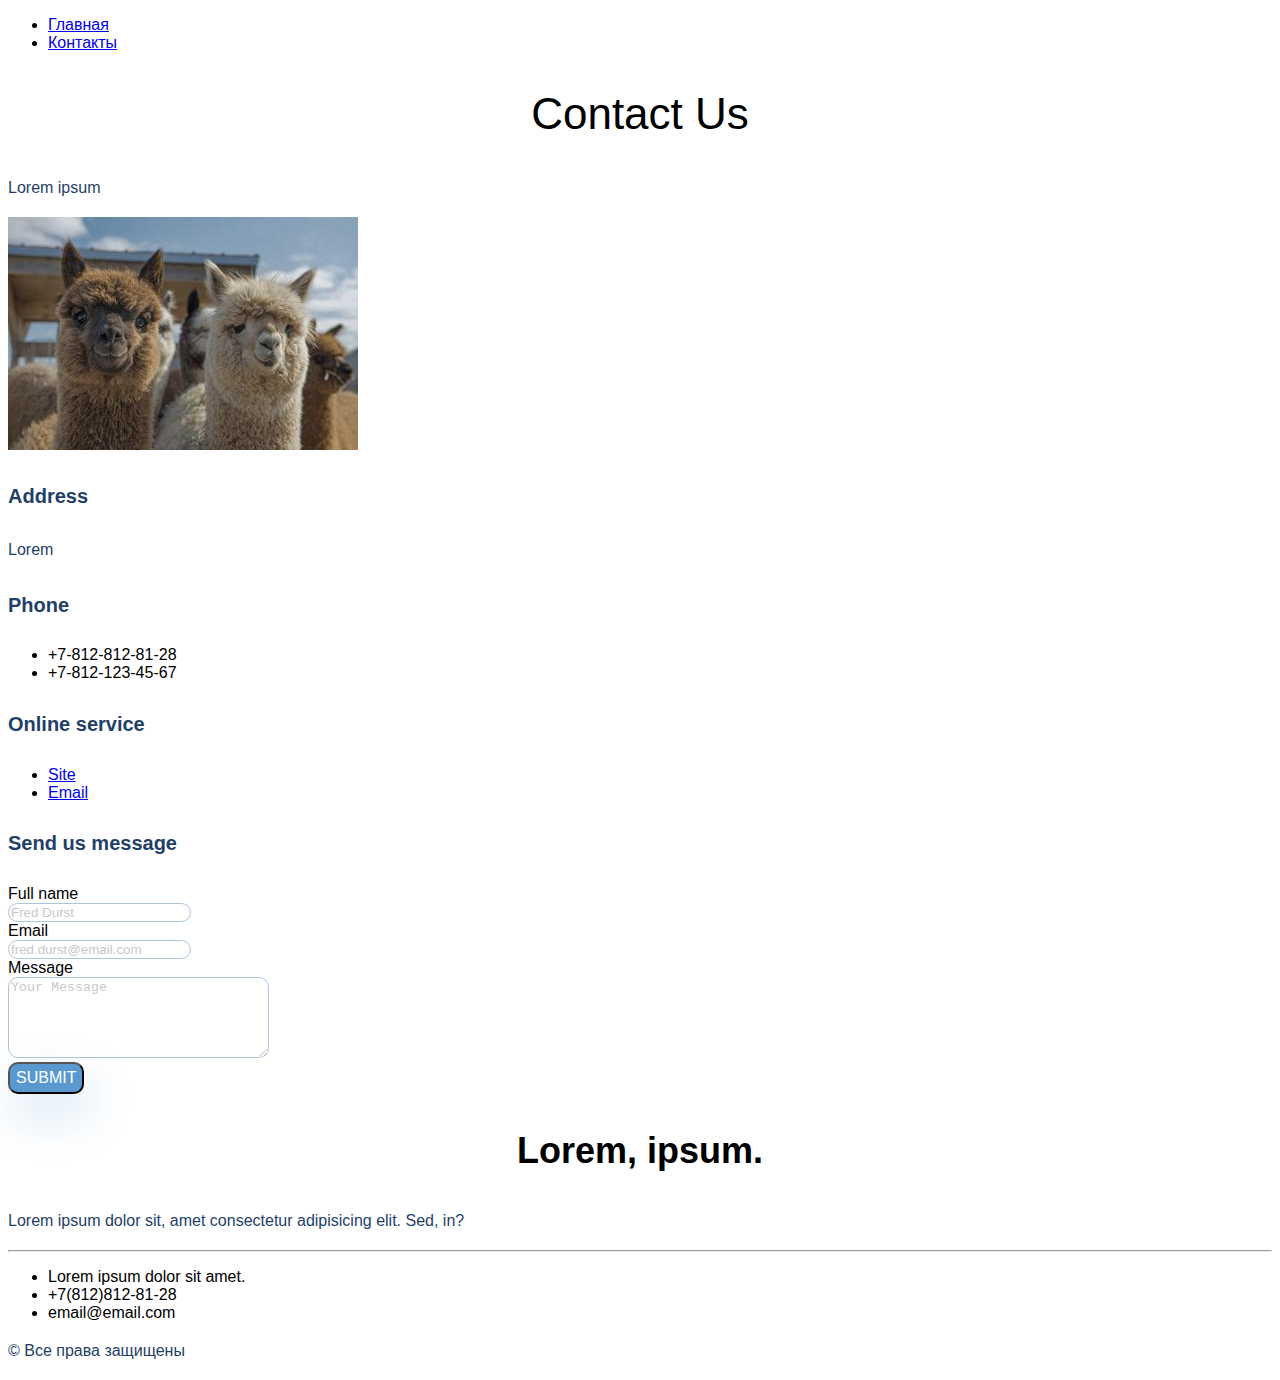
==== contacts.html @ 78f667f3 "first commit" ====
<!DOCTYPE html>
<html lang="en">
  <head>
    <meta charset="UTF-8" />
    <meta http-equiv="X-UA-Compatible" content="IE=edge" />
    <meta name="viewport" content="width=device-width, initial-scale=1.0" />
    <title>Contacts</title>
    <link rel="stylesheet" href="style.css" />
  </head>
  <body>
    <ul>
      <li><a href="index.html">Главная</a></li>
      <li><a href="contacts.html">Контакты</a></li>
    </ul>
    <h2 class="heading-2">Contact Us</h2>
    <p class="text">Lorem ipsum</p>
    <img src="img/photo.jpg" alt="lamas" />
    <h4 class="heading-4">Address</h4>
    <p class="text">Lorem</p>
    <h4 class="heading-4">Phone</h4>
    <ul>
      <li>+7-812-812-81-28</li>
      <li>+7-812-123-45-67</li>
    </ul>
    <h4 class="heading-4">Online service</h4>
    <ul>
      <li><a href="https://www.google.com/">Site</a></li>
      <li><a href="hello@world.com">Email</a></li>
    </ul>
    <form action="#">
      <h4 class="heading-4">Send us message</h4>
      Full name <br />
      <input class="input-text" type="text" placeholder="Fred Durst" /><br />
      Email <br />
      <input
        class="input-text"
        type="email"
        placeholder="fred.durst@email.com"
      /><br />
      Message <br />
      <textarea
        class="input-text"
        cols="30"
        rows="5"
        placeholder="Your Message"
      ></textarea
      ><br />
      <button class="button-form" type="submit">submit</button>
    </form>
    <!-- Map -->
    <script
      type="text/javascript"
      charset="utf-8"
      async
      src="https://api-maps.yandex.ru/services/constructor/1.0/js/?um=constructor%3A19e7bf2fe0e8500e43eb8bb957f7979a33a958e4857cc80ea02bca52f2cddd38&amp;width=644&amp;height=447&amp;lang=ru_RU&amp;scroll=true"
    ></script>
    <h3 class="heading-3">Lorem, ipsum.</h3>
    <p class="text">
      Lorem ipsum dolor sit, amet consectetur adipisicing elit. Sed, in?
    </p>
    <hr />
    <ul>
      <li>Lorem ipsum dolor sit amet.</li>
      <li>+7(812)812-81-28</li>
      <li>email@email.com</li>
    </ul>
    <p class="text">&copy; Все права защищены</p>
  </body>
</html>
---- style.css ----
body {
    font-family: sans-serif;
}

.text {
    font-size: 16px;
    line-height: 26px;
    color: #1F3F68;
}

.heading-1 {
    font-size: 64px;
    color: #1F3F68;
}

.heading-2 {
    font-weight: 500;
    font-size: 44px;
    text-align: center;
}

.heading-3 {
    font-size: 36px;
    text-align: center;
}

.heading-4 {
    font-size: 20px;
    line-height: 30px;
    color: #1F3F68;
}

.input-text {
    border: 1px solid #356EAD;
    box-sizing: border-box;
    border-radius: 10px;
    opacity: 0.4;
}

.button-form {
    background: #5A98D0;
    box-shadow: 5px 20px 50px rgba(16, 112, 177, 0.2);
    border-radius: 10px;
    font-weight: 500;
    font-size: 16px;
    line-height: 26px;
    text-align: center;
    color: #FFFFFF;
    text-transform: uppercase;
}
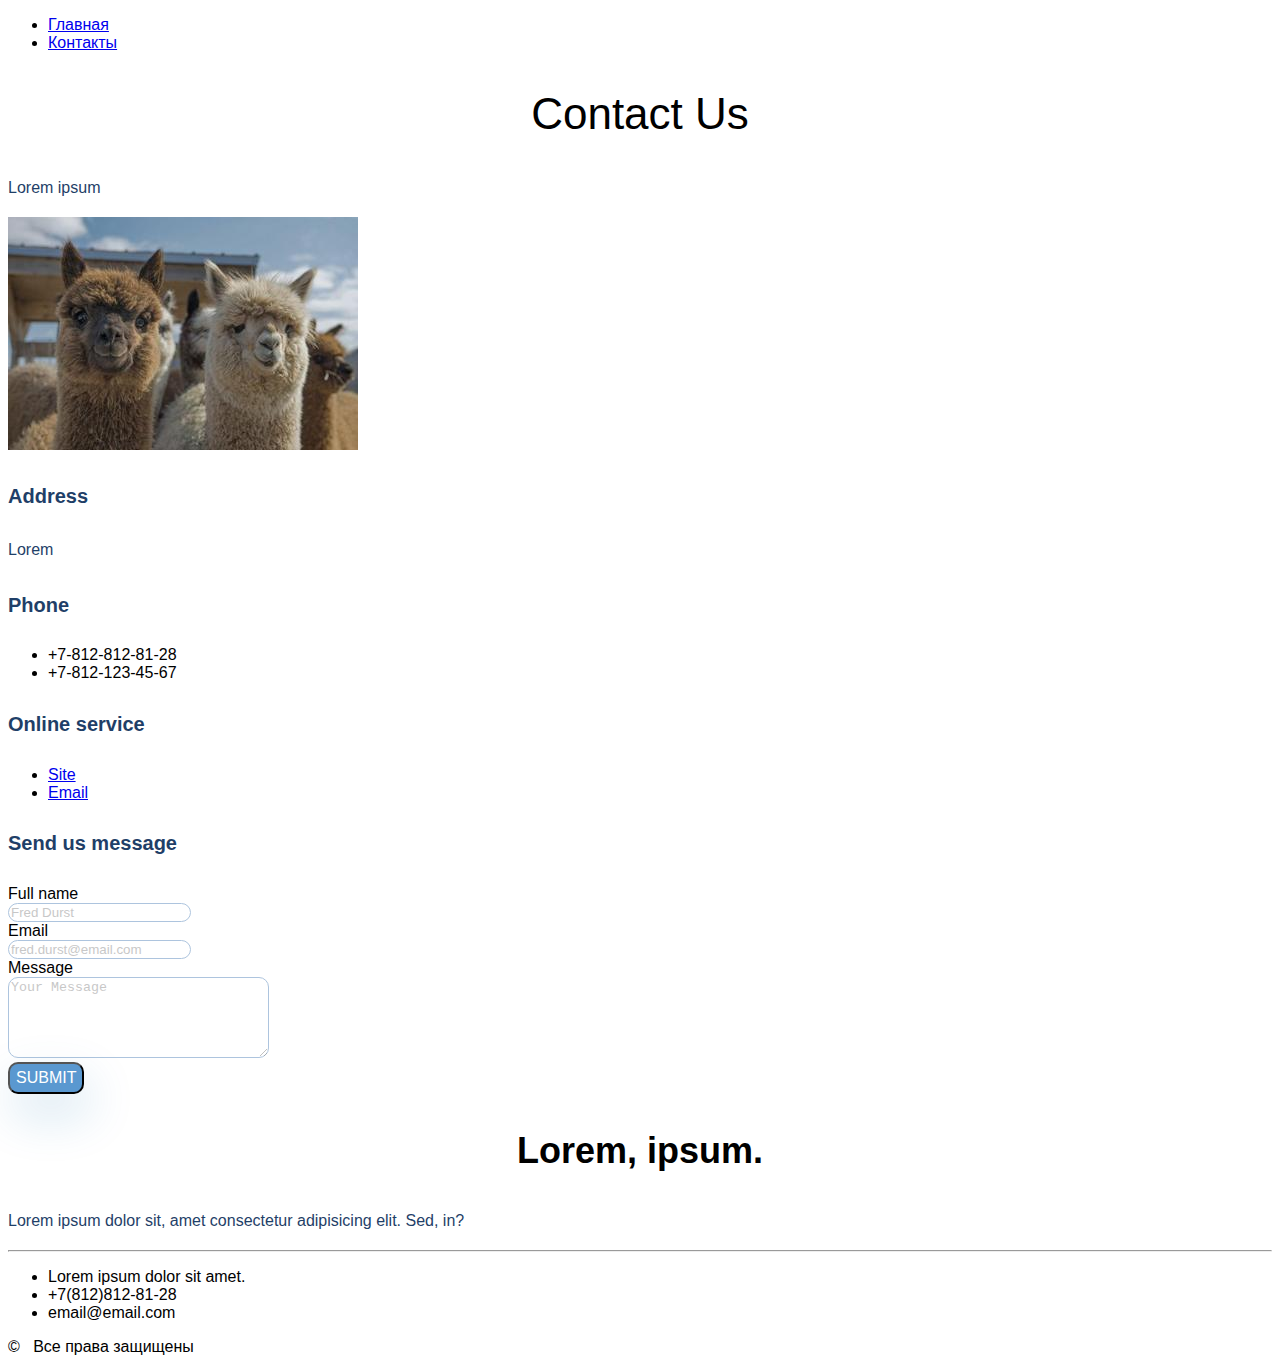
==== commit d4f42ff5: "added blocks to index.html and contacts.html for home work lesson-4" ====
--- a/contacts.html
+++ b/contacts.html
@@ -8,45 +8,57 @@
     <link rel="stylesheet" href="style.css" />
   </head>
   <body>
-    <ul>
-      <li><a href="index.html">Главная</a></li>
-      <li><a href="contacts.html">Контакты</a></li>
-    </ul>
-    <h2 class="heading-2">Contact Us</h2>
-    <p class="text">Lorem ipsum</p>
-    <img src="img/photo.jpg" alt="lamas" />
-    <h4 class="heading-4">Address</h4>
-    <p class="text">Lorem</p>
-    <h4 class="heading-4">Phone</h4>
-    <ul>
-      <li>+7-812-812-81-28</li>
-      <li>+7-812-123-45-67</li>
-    </ul>
-    <h4 class="heading-4">Online service</h4>
-    <ul>
-      <li><a href="https://www.google.com/">Site</a></li>
-      <li><a href="hello@world.com">Email</a></li>
-    </ul>
-    <form action="#">
-      <h4 class="heading-4">Send us message</h4>
-      Full name <br />
-      <input class="input-text" type="text" placeholder="Fred Durst" /><br />
-      Email <br />
-      <input
-        class="input-text"
-        type="email"
-        placeholder="fred.durst@email.com"
-      /><br />
-      Message <br />
-      <textarea
-        class="input-text"
-        cols="30"
-        rows="5"
-        placeholder="Your Message"
-      ></textarea
-      ><br />
-      <button class="button-form" type="submit">submit</button>
-    </form>
+    <div class="top-contactUs">
+      <!-- Header -->
+      <nav class="header">
+        <ul>
+          <li><a href="index.html">Главная</a></li>
+          <li><a href="contacts.html">Контакты</a></li>
+        </ul>
+      </nav>
+      <!-- End of header -->
+      <h2 class="heading-2">Contact Us</h2>
+      <p class="text">Lorem ipsum</p>
+    </div>
+    <!-- Part with contacts info and form -->
+    <div class="contact-form">
+      <div class="contact-info">
+        <img src="img/photo.jpg" alt="lamas" />
+        <h4 class="heading-4">Address</h4>
+        <p class="text">Lorem</p>
+        <h4 class="heading-4">Phone</h4>
+        <ul>
+          <li>+7-812-812-81-28</li>
+          <li>+7-812-123-45-67</li>
+        </ul>
+        <h4 class="heading-4">Online service</h4>
+        <ul>
+          <li><a href="https://www.google.com/">Site</a></li>
+          <li><a href="hello@world.com">Email</a></li>
+        </ul>
+      </div>
+      <form action="#" class="form-action">
+        <h4 class="heading-4">Send us message</h4>
+        Full name <br />
+        <input class="input-text" type="text" placeholder="Fred Durst" /><br />
+        Email <br />
+        <input
+          class="input-text"
+          type="email"
+          placeholder="fred.durst@email.com"
+        /><br />
+        Message <br />
+        <textarea
+          class="input-text"
+          cols="30"
+          rows="5"
+          placeholder="Your Message"
+        ></textarea
+        ><br />
+        <button class="button-form" type="submit">submit</button>
+      </form>
+    </div>
+    <!-- End of part contacts info and form -->
     <!-- Map -->
     <script
       type="text/javascript"
@@ -54,16 +66,25 @@
       async
       src="https://api-maps.yandex.ru/services/constructor/1.0/js/?um=constructor%3A19e7bf2fe0e8500e43eb8bb957f7979a33a958e4857cc80ea02bca52f2cddd38&amp;width=644&amp;height=447&amp;lang=ru_RU&amp;scroll=true"
     ></script>
-    <h3 class="heading-3">Lorem, ipsum.</h3>
-    <p class="text">
-      Lorem ipsum dolor sit, amet consectetur adipisicing elit. Sed, in?
-    </p>
-    <hr />
-    <ul>
-      <li>Lorem ipsum dolor sit amet.</li>
-      <li>+7(812)812-81-28</li>
-      <li>email@email.com</li>
-    </ul>
-    <p class="text">&copy; Все права защищены</p>
+    <!-- Footer -->
+    <footer>
+      <div class="footer-top">
+        <div class="footer-offer">
+          <h3 class="footer-heading">Lorem, ipsum.</h3>
+          <p class="text">
+            Lorem ipsum dolor sit, amet consectetur adipisicing elit. Sed, in?
+          </p>
+        </div>
+      </div>
+      <hr />
+      <div class="footer-bottom">
+        <ul class="footer-contacts">
+          <li>Lorem ipsum dolor sit amet.</li>
+          <li>+7(812)812-81-28</li>
+          <li>email@email.com</li>
+        </ul>
+        <p class="AllRights">&copy; &nbsp; Все права защищены</p>
+      </div>
+    </footer>
   </body>
 </html>
--- a/style.css
+++ b/style.css
@@ -1,3 +1,8 @@
+/** {
+    margin: 0;
+    padding: 0;
+}*/
+
 body {
     font-family: sans-serif;
 }
@@ -8,7 +13,7 @@
     color: #1F3F68;
 }
 
-.heading-1 {
+.top-heading {
     font-size: 64px;
     color: #1F3F68;
 }
@@ -19,9 +24,20 @@
     text-align: center;
 }
 
-.heading-3 {
+.heading {
     font-size: 36px;
     text-align: center;
+}
+
+.footer-heading {
+    font-size: 36px;
+    text-align: center;
+}
+
+.block-heading {
+    font-size: 20px;
+    line-height: 30px;
+    color: #1F3F68;
 }
 
 .heading-4 {
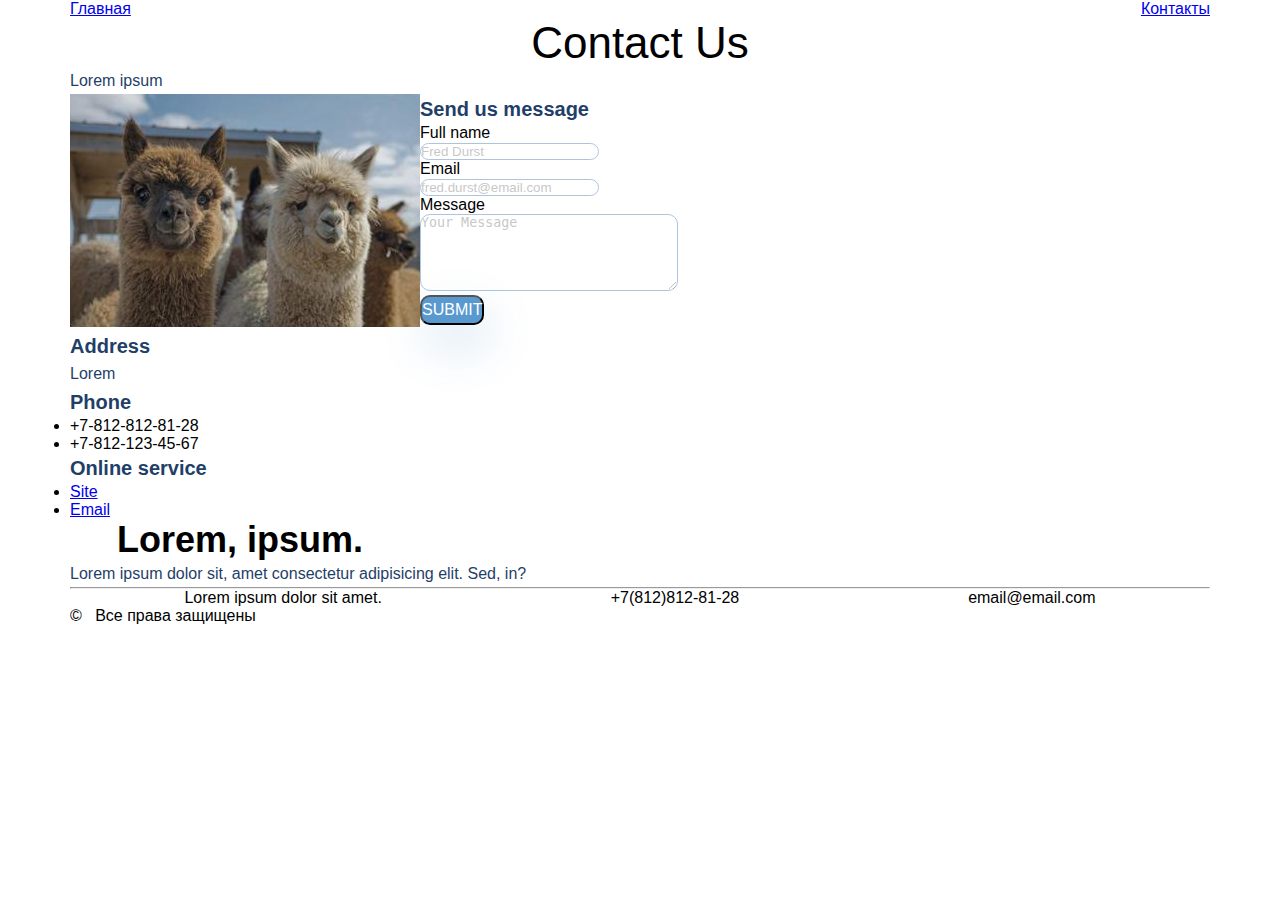
==== commit 4b7b8e1c: "homework for lesson-05, added blocks" ====
--- a/contacts.html
+++ b/contacts.html
@@ -8,7 +8,7 @@
     <link rel="stylesheet" href="style.css" />
   </head>
   <body>
-    <div class="top-contactUs">
+    <div class="container">
       <!-- Header -->
       <nav class="header">
         <ul>
@@ -17,74 +17,80 @@
         </ul>
       </nav>
       <!-- End of header -->
-      <h2 class="heading-2">Contact Us</h2>
-      <p class="text">Lorem ipsum</p>
+      <div class="top-contactUs">
+        <h2 class="heading-2">Contact Us</h2>
+        <p class="text">Lorem ipsum</p>
+      </div>
+      <!-- Part with contacts info and form -->
+      <div class="contact-form">
+        <!-- CONTACT INFO -->
+        <div class="contact-info">
+          <img src="img/photo.jpg" alt="lamas" />
+          <h4 class="heading-4">Address</h4>
+          <p class="text">Lorem</p>
+          <h4 class="heading-4">Phone</h4>
+          <ul>
+            <li>+7-812-812-81-28</li>
+            <li>+7-812-123-45-67</li>
+          </ul>
+          <h4 class="heading-4">Online service</h4>
+          <ul>
+            <li><a href="https://www.google.com/">Site</a></li>
+            <li><a href="hello@world.com">Email</a></li>
+          </ul>
+        </div>
+        <!-- End of CONTACT INFO -->
+        <!-- the FORM -->
+        <form action="#" class="form-action">
+          <h4 class="heading-4">Send us message</h4>
+          Full name <br /><input
+            class="input-text"
+            type="text"
+            placeholder="Fred Durst"
+          /><br />Email <br /><input
+            class="input-text"
+            type="email"
+            placeholder="fred.durst@email.com"
+          /><br />Message <br /><textarea
+            class="input-text"
+            cols="30"
+            rows="5"
+            placeholder="Your Message"
+          ></textarea
+          ><br /><button class="button-form" type="submit">submit</button>
+        </form>
+        <!-- End of the FORM -->
+      </div>
+      <!-- End of part contacts info and form -->
+      <!-- Map -->
+      <div class="map">
+        <script
+          type="text/javascript"
+          charset="utf-8"
+          async
+          src="https://api-maps.yandex.ru/services/constructor/1.0/js/?um=constructor%3A19e7bf2fe0e8500e43eb8bb957f7979a33a958e4857cc80ea02bca52f2cddd38&amp;width=100%&amp;height=447&amp;lang=ru_RU&amp;scroll=true"
+        ></script>
+      </div>
+      <!-- Footer -->
+      <footer>
+        <div class="footer-top">
+          <div class="footer-offer">
+            <h3 class="footer-heading">Lorem, ipsum.</h3>
+            <p class="text">
+              Lorem ipsum dolor sit, amet consectetur adipisicing elit. Sed, in?
+            </p>
+          </div>
+        </div>
+        <hr />
+        <div class="footer-bottom">
+          <ul class="footer-contacts">
+            <li>Lorem ipsum dolor sit amet.</li>
+            <li>+7(812)812-81-28</li>
+            <li>email@email.com</li>
+          </ul>
+          <p class="AllRights">&copy; &nbsp; Все права защищены</p>
+        </div>
+      </footer>
     </div>
-    <!-- Part with contacts info and form -->
-    <div class="contact-form">
-      <div class="contact-info">
-        <img src="img/photo.jpg" alt="lamas" />
-        <h4 class="heading-4">Address</h4>
-        <p class="text">Lorem</p>
-        <h4 class="heading-4">Phone</h4>
-        <ul>
-          <li>+7-812-812-81-28</li>
-          <li>+7-812-123-45-67</li>
-        </ul>
-        <h4 class="heading-4">Online service</h4>
-        <ul>
-          <li><a href="https://www.google.com/">Site</a></li>
-          <li><a href="hello@world.com">Email</a></li>
-        </ul>
-      </div>
-      <form action="#" class="form-action">
-        <h4 class="heading-4">Send us message</h4>
-        Full name <br />
-        <input class="input-text" type="text" placeholder="Fred Durst" /><br />
-        Email <br />
-        <input
-          class="input-text"
-          type="email"
-          placeholder="fred.durst@email.com"
-        /><br />
-        Message <br />
-        <textarea
-          class="input-text"
-          cols="30"
-          rows="5"
-          placeholder="Your Message"
-        ></textarea
-        ><br />
-        <button class="button-form" type="submit">submit</button>
-      </form>
-    </div>
-    <!-- End of part contacts info and form -->
-    <!-- Map -->
-    <script
-      type="text/javascript"
-      charset="utf-8"
-      async
-      src="https://api-maps.yandex.ru/services/constructor/1.0/js/?um=constructor%3A19e7bf2fe0e8500e43eb8bb957f7979a33a958e4857cc80ea02bca52f2cddd38&amp;width=644&amp;height=447&amp;lang=ru_RU&amp;scroll=true"
-    ></script>
-    <!-- Footer -->
-    <footer>
-      <div class="footer-top">
-        <div class="footer-offer">
-          <h3 class="footer-heading">Lorem, ipsum.</h3>
-          <p class="text">
-            Lorem ipsum dolor sit, amet consectetur adipisicing elit. Sed, in?
-          </p>
-        </div>
-      </div>
-      <hr />
-      <div class="footer-bottom">
-        <ul class="footer-contacts">
-          <li>Lorem ipsum dolor sit amet.</li>
-          <li>+7(812)812-81-28</li>
-          <li>email@email.com</li>
-        </ul>
-        <p class="AllRights">&copy; &nbsp; Все права защищены</p>
-      </div>
-    </footer>
   </body>
 </html>
--- a/style.css
+++ b/style.css
@@ -1,20 +1,64 @@
-/** {
+* {
     margin: 0;
     padding: 0;
-}*/
+}
 
 body {
     font-family: sans-serif;
 }
 
+.container {
+    width: 1140px;
+    margin: 0 auto;
+}
+
+.header>ul {
+    display: flex;
+    list-style-type: none;
+    justify-content: space-between;
+}
+
+.top-info-heading {
+    width: 510px;
+    font-size: 64px;
+    color: #1F3F68;
+}
+
+.top-info-text {
+    font-size: 16px;
+    line-height: 26px;
+    color: #1F3F68;
+    width: 425px;
+}
+
+.what-we-do__blocks {
+    display: flex;
+    justify-content: space-around;
+}
+
+.what-we-do__block {
+    width: 359px;
+}
+
+.footer-offer {
+    width: 495px;
+}
+
+.footer-heading {
+    font-size: 36px;
+    text-align: center;
+    width: 340px;
+}
+
+.footer-contacts {
+    list-style-type: none;
+    display: flex;
+    justify-content: space-around;
+}
+
 .text {
     font-size: 16px;
     line-height: 26px;
-    color: #1F3F68;
-}
-
-.top-heading {
-    font-size: 64px;
     color: #1F3F68;
 }
 
@@ -25,11 +69,6 @@
 }
 
 .heading {
-    font-size: 36px;
-    text-align: center;
-}
-
-.footer-heading {
     font-size: 36px;
     text-align: center;
 }
@@ -53,6 +92,11 @@
     opacity: 0.4;
 }
 
+.contact-form {
+    display: flex;
+
+}
+
 .button-form {
     background: #5A98D0;
     box-shadow: 5px 20px 50px rgba(16, 112, 177, 0.2);
@@ -63,4 +107,8 @@
     text-align: center;
     color: #FFFFFF;
     text-transform: uppercase;
+}
+
+.map {
+    width: 100%;
 }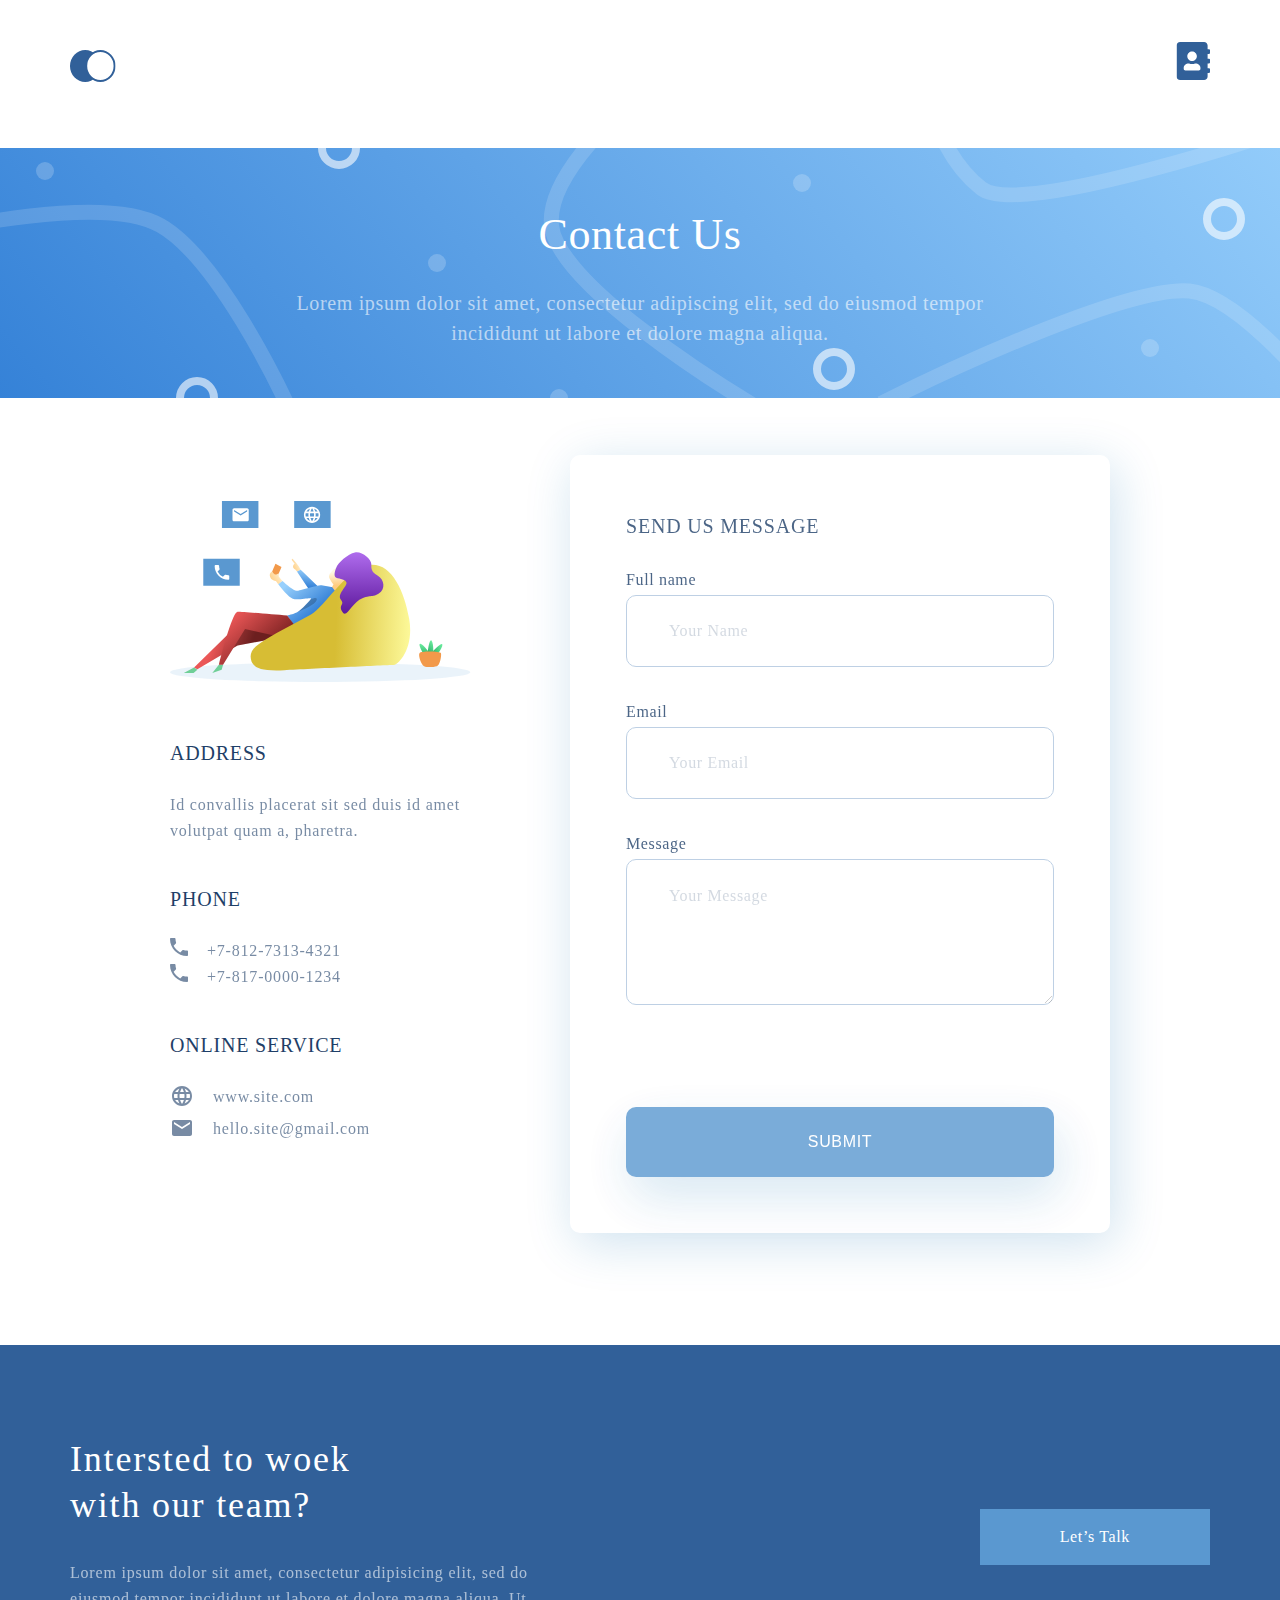
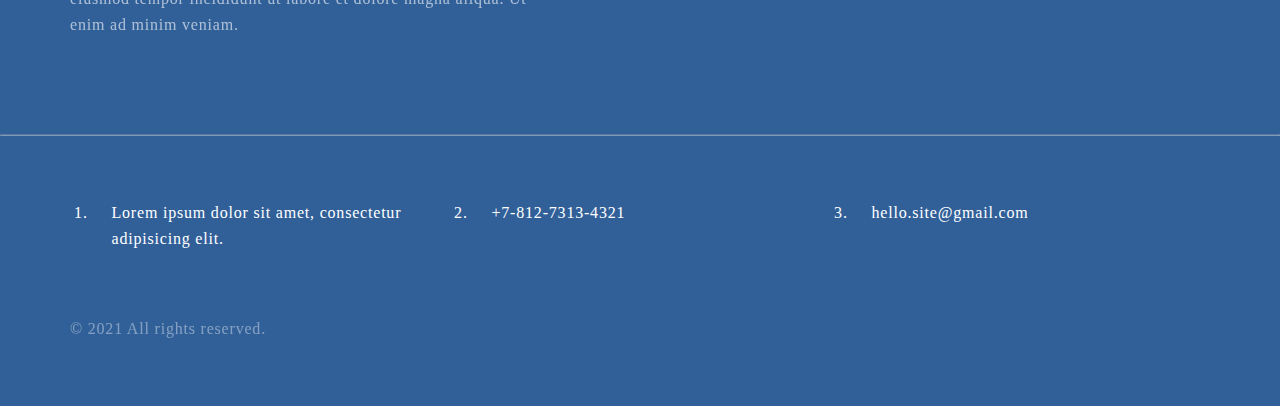
==== commit 1e73a71e: "homework lesson 06" ====
--- a/contacts.html
+++ b/contacts.html
@@ -8,89 +8,134 @@
     <link rel="stylesheet" href="style.css" />
   </head>
   <body>
-    <div class="container">
-      <!-- Header -->
-      <nav class="header">
-        <ul>
-          <li><a href="index.html">Главная</a></li>
-          <li><a href="contacts.html">Контакты</a></li>
+    <!-- Header -->
+    <header class="container">
+      <nav>
+        <ul class="header">
+          <li>
+            <a href="index.html"><img src="img/Logo.svg" alt="logo" /></a>
+          </li>
+          <li>
+            <a href="contacts.html"
+              ><img src="img/contacts.svg" alt="contacts"
+            /></a>
+          </li>
         </ul>
       </nav>
-      <!-- End of header -->
-      <div class="top-contactUs">
-        <h2 class="heading-2">Contact Us</h2>
-        <p class="text">Lorem ipsum</p>
+    </header>
+    <!-- End of header -->
+    <!-- Contact Us -->
+    <section class="top-contactUs">
+      <div class="contactUs container">
+        <h2 class="contactUs-heading">Contact Us</h2>
+        <p class="contactUs-text">
+          Lorem ipsum dolor sit amet, consectetur adipiscing elit, sed do
+          eiusmod tempor incididunt ut&nbsp;labore et&nbsp;dolore magna aliqua.
+        </p>
       </div>
-      <!-- Part with contacts info and form -->
-      <div class="contact-form">
-        <!-- CONTACT INFO -->
-        <div class="contact-info">
-          <img src="img/photo.jpg" alt="lamas" />
-          <h4 class="heading-4">Address</h4>
-          <p class="text">Lorem</p>
-          <h4 class="heading-4">Phone</h4>
-          <ul>
-            <li>+7-812-812-81-28</li>
-            <li>+7-812-123-45-67</li>
-          </ul>
-          <h4 class="heading-4">Online service</h4>
-          <ul>
-            <li><a href="https://www.google.com/">Site</a></li>
-            <li><a href="hello@world.com">Email</a></li>
+    </section>
+    <!-- Part with contacts info and form -->
+    <main class="contact-form container940">
+      <!-- CONTACT INFO -->
+      <section class="contact-info">
+        <img src="img/Contact-Us-form.svg" alt="contact us" />
+        <div class="contact-block contact-address">
+          <h4 class="contact-form-heading">Address</h4>
+          <p class="text">
+            Id&nbsp;convallis placerat sit sed duis id&nbsp;amet volutpat
+            quam&nbsp;a, pharetra.
+          </p>
+        </div>
+        <div class="contact-block">
+          <h4 class="contact-form-heading">Phone</h4>
+          <ul class="contact-form-list text">
+            <li>
+              <span><img src="img/contact-phone.svg" alt="phone-1" /></span
+              >+7-812-7313-4321
+            </li>
+            <li>
+              <span><img src="img/contact-phone.svg" alt="phone-2" /></span
+              >+7-817-0000-1234
+            </li>
           </ul>
         </div>
-        <!-- End of CONTACT INFO -->
-        <!-- the FORM -->
-        <form action="#" class="form-action">
-          <h4 class="heading-4">Send us message</h4>
+        <div class="contact-block">
+          <h4 class="contact-form-heading">Online service</h4>
+          <ul class="contact-form-list text">
+            <li>
+              <span><img src="img/contact-site.svg" alt="site sign" /></span>
+              <a href="https://www.site.com/">www.site.com</a>
+            </li>
+            <li>
+              <span><img src="img/contact-email.svg" alt="email sign" /></span>
+              <a href="hello.site@gmail.com">hello.site@gmail.com</a>
+            </li>
+          </ul>
+        </div>
+      </section>
+      <!-- End of CONTACT INFO -->
+      <!-- the FORM -->
+      <form action="#" class="form-action">
+        <div class="form-text text">
+          <h4 class="contact-form-heading">Send&nbsp;us message</h4>
           Full name <br /><input
             class="input-text"
             type="text"
-            placeholder="Fred Durst"
+            placeholder="Your Name"
           /><br />Email <br /><input
             class="input-text"
             type="email"
-            placeholder="fred.durst@email.com"
+            placeholder="Your Email"
           /><br />Message <br /><textarea
             class="input-text"
             cols="30"
             rows="5"
             placeholder="Your Message"
           ></textarea
-          ><br /><button class="button-form" type="submit">submit</button>
-        </form>
-        <!-- End of the FORM -->
-      </div>
-      <!-- End of part contacts info and form -->
-      <!-- Map -->
-      <div class="map">
-        <script
-          type="text/javascript"
-          charset="utf-8"
-          async
-          src="https://api-maps.yandex.ru/services/constructor/1.0/js/?um=constructor%3A19e7bf2fe0e8500e43eb8bb957f7979a33a958e4857cc80ea02bca52f2cddd38&amp;width=100%&amp;height=447&amp;lang=ru_RU&amp;scroll=true"
-        ></script>
-      </div>
-      <!-- Footer -->
-      <footer>
+          ><br />
+          <button class="button-form" type="submit">submit</button>
+        </div>
+      </form>
+      <!-- End of the FORM -->
+    </main>
+    <!-- End of part contacts info and form -->
+    <!-- Map -->
+    <div class="container940">
+      <script
+        type="text/javascript"
+        charset="utf-8"
+        async
+        src="https://api-maps.yandex.ru/services/constructor/1.0/js/?um=constructor%3A19e7bf2fe0e8500e43eb8bb957f7979a33a958e4857cc80ea02bca52f2cddd38&amp;width=100%&amp;height=447&amp;lang=ru_RU&amp;scroll=true"
+      ></script>
+    </div>
+    <!-- Footer -->
+    <footer>
+      <div class="container">
         <div class="footer-top">
           <div class="footer-offer">
-            <h3 class="footer-heading">Lorem, ipsum.</h3>
-            <p class="text">
-              Lorem ipsum dolor sit, amet consectetur adipisicing elit. Sed, in?
+            <h3 class="footer-heading">
+              Intersted to&nbsp;woek with our team?
+            </h3>
+            <p class="footer-text text">
+              Lorem ipsum dolor sit amet, consectetur adipisicing elit, sed do
+              eiusmod tempor incididunt ut&nbsp;labore et&nbsp;dolore magna
+              aliqua. Ut enim ad&nbsp;minim veniam.
             </p>
           </div>
+          <a href="#" class="footer-button text">Let&rsquo;s Talk</a>
         </div>
-        <hr />
+      </div>
+      <hr />
+      <div class="container">
         <div class="footer-bottom">
-          <ul class="footer-contacts">
-            <li>Lorem ipsum dolor sit amet.</li>
-            <li>+7(812)812-81-28</li>
-            <li>email@email.com</li>
-          </ul>
-          <p class="AllRights">&copy; &nbsp; Все права защищены</p>
+          <ol class="footer-contacts text">
+            <li>Lorem ipsum dolor sit amet, consectetur adipisicing elit.</li>
+            <li>+7-812-7313-4321</li>
+            <li>hello.site@gmail.com</li>
+          </ol>
+          <p class="AllRights text">&copy;&nbsp;2021 All rights reserved.</p>
         </div>
-      </footer>
-    </div>
+      </div>
+    </footer>
   </body>
 </html>
--- a/style.css
+++ b/style.css
@@ -4,111 +4,420 @@
 }
 
 body {
-    font-family: sans-serif;
+    font-family: Roboto;
+}
+
+.text {
+    font-style: normal;
+    font-weight: normal;
+    font-size: 16px;
+    line-height: 26px;
+    color: #1F3F68;
+    letter-spacing: 0.05em;
+    opacity: 0.6;
 }
 
 .container {
-    width: 1140px;
+    max-width: 1140px;
     margin: 0 auto;
 }
 
-.header>ul {
+.container940 {
+    max-width: 940px;
+    margin: 0 auto;
+}
+
+/*TOP PART*/
+.header {
+    padding-top: 42px;
     display: flex;
     list-style-type: none;
     justify-content: space-between;
+}
+
+.top {
+    height: 768px;
+    background: linear-gradient(0deg, #EBF3FB 8.84%, rgba(152, 195, 232, 0) 31.12%);
+}
+
+.top-main {
+    display: flex;
+    flex-direction: column;
+    height: 100%;
+}
+
+.top-info {
+    padding-top: 115px;
+    flex-grow: 1;
+    background-image: url(img/top-back.svg);
+    background-repeat: no-repeat;
+    background-position: right center;
 }
 
 .top-info-heading {
     width: 510px;
     font-size: 64px;
-    color: #1F3F68;
+    font-weight: 300;
+    line-height: 74px;
+    letter-spacing: 0.04em;
+    color: #1F3F68;
+    margin-bottom: 32px;
 }
 
 .top-info-text {
+    width: 425px;
+}
+
+.top-button {
     font-size: 16px;
     line-height: 26px;
-    color: #1F3F68;
-    width: 425px;
+    text-align: center;
+    letter-spacing: 0.04em;
+    color: #FFFFFF;
+    background: #5A98D0;
+    box-shadow: 5px 10px 20px rgba(53, 110, 173, 0.2);
+    border-radius: 10px;
+    text-decoration: none;
+    padding: 15px 50px;
+    display: inline-block;
+    margin-top: 71px;
+}
+
+/*WHAT WE DO*/
+.what-we-do {
+    padding-top: 64px;
 }
 
 .what-we-do__blocks {
     display: flex;
-    justify-content: space-around;
+    justify-content: space-between;
+    padding: 64px 0;
 }
 
 .what-we-do__block {
     width: 359px;
+    padding: 44px 32px;
+    background: #FFFFFF;
+    box-shadow: 5px 20px 50px rgba(16, 112, 177, 0.2);
+    border-radius: 10px;
+    box-sizing: border-box;
+    display: flex;
+    flex-direction: column;
+}
+
+.card-img {
+    align-self: center;
+    margin-bottom: 51px;
+}
+
+.block-heading {
+    font-size: 20px;
+    line-height: 30px;
+    font-weight: normal;
+    color: #1F3F68;
+    letter-spacing: 0.05em;
+    margin-bottom: 14px;
+}
+
+.card__link {
+    font-size: 14px;
+    line-height: 30px;
+    letter-spacing: 0.05em;
+    color: #5A98D0;
+    text-decoration: none;
+    margin-top: 27px;
+}
+
+/*PROJECT*/
+.project-parent {
+    display: flex;
+    justify-content: space-between;
+    margin-top: 32px;
+}
+
+.project-item {
+    flex-grow: 1;
+}
+
+.project-item-margin {
+    margin-right: 32px;
+}
+
+.project-text {
+    width: 75%;
+    margin: 32px auto 64px;
+    text-align: center;
+    color: #222222;
+    opacity: 1;
+}
+
+.project-img {
+    width: 100%;
+}
+
+.project-item {
+    position: relative;
+}
+
+.project-text-img {
+    font-size: 32px;
+    line-height: 46px;
+    text-align: right;
+    letter-spacing: 0.05em;
+    color: #FFFFFF;
+    position: absolute;
+    top: 64px;
+    right: 64px;
+
+}
+
+.project-text-small-img {
+    font-size: 28px;
+    line-height: 46px;
+    letter-spacing: 0.05em;
+    color: #FFFFFF;
+    position: absolute;
+    text-align: left;
+    top: 32px;
+    left: 32px;
+}
+
+/*FOOTER*/
+footer {
+    background: #316099;
+    padding-top: 91px;
+    padding-bottom: 64px;
+    margin-top: 112px;
+}
+
+hr {
+    opacity: 0.4;
+}
+
+.footer-top {
+    display: flex;
+    justify-content: space-between;
+    align-items: center;
+    padding-bottom: 96px;
+
 }
 
 .footer-offer {
     width: 495px;
 }
 
+.footer-button {
+    text-align: center;
+    letter-spacing: 0.04em;
+    color: #FFFFFF;
+    opacity: 1;
+    background: #5A98D0;
+    text-decoration: none;
+    padding: 15px 80px;
+    display: inline-block;
+}
+
 .footer-heading {
+    font-style: normal;
+    font-weight: normal;
     font-size: 36px;
-    text-align: center;
     width: 340px;
+    line-height: 46px;
+    letter-spacing: 0.05em;
+    color: #FFFFFF;
+    margin-bottom: 32px;
+}
+
+.footer-text {
+    color: #FFFFFF;
+}
+
+.footer-bottom {
+    display: flex;
+    flex-direction: column;
+    margin-top: 64px;
 }
 
 .footer-contacts {
-    list-style-type: none;
     display: flex;
     justify-content: space-around;
-}
-
-.text {
-    font-size: 16px;
-    line-height: 26px;
-    color: #1F3F68;
-}
-
-.heading-2 {
+    color: #FFFFFF;
+    opacity: 1;
+}
+
+.footer-contacts>li {
+    width: 316px;
+    padding-left: 19px;
+}
+
+.AllRights {
+    color: #FFFFFF;
+    opacity: 0.4;
+    margin-top: 64px;
+}
+
+
+.heading {
+    font-size: 36px;
+    text-align: center;
+    font-weight: 300;
+    line-height: 46px;
+    letter-spacing: 0.05em;
+    color: #000000;
+}
+
+.top-contactUs {
+    height: 250px;
+    background-image: url(img/ContactUs-top.svg);
+    margin-top: 54px;
+    flex-grow: 1;
+    background-repeat: no-repeat;
+    background-position: center;
+    background-size: cover;
+    display: flex;
+    flex-direction: column;
+    align-items: center;
+    justify-content: center;
+}
+
+.contactUs {
+    width: 780px;
+    text-align: center;
+    font-style: normal;
+    letter-spacing: 0.04em;
+}
+
+.contactUs-heading {
     font-weight: 500;
     font-size: 44px;
-    text-align: center;
-}
-
-.heading {
-    font-size: 36px;
-    text-align: center;
-}
-
-.block-heading {
+    line-height: 74px;
+    color: #FFFFFF;
+    margin-bottom: 16px;
+}
+
+.contactUs-text {
+    font-weight: normal;
     font-size: 20px;
     line-height: 30px;
-    color: #1F3F68;
-}
-
-.heading-4 {
+    color: rgba(255, 255, 255, 0.6);
+}
+
+.contact-form {
+    display: flex;
+    justify-content: space-between;
+    align-items: center;
+    margin: 57px auto 96px;
+}
+
+.contact-info {
+    display: flex;
+    flex-direction: column;
+    max-width: 301px;
+}
+
+.contact-block {
+    margin-bottom: 40px;
+}
+
+.contact-address {
+    margin-top: 56px;
+}
+
+.contact-form-heading {
     font-size: 20px;
     line-height: 30px;
     color: #1F3F68;
-}
-
-.input-text {
+    text-transform: uppercase;
+    font-style: normal;
+    font-weight: 500;
+    letter-spacing: 0.04em;
+    padding-bottom: 24px;
+}
+
+.contact-form-list {
+    list-style-type: none;
+    list-style-position: inside;
+}
+
+ul li {
+    display: flex;
+}
+
+ul li span {
+    padding-right: 19px;
+}
+
+.contact-form-list li a {
+    text-decoration: none;
+    color: #1F3F68;
+}
+
+.form-action {
+    box-sizing: border-box;
+    width: 540px;
+    background: #FFFFFF;
+    box-shadow: 5px 10px 50px rgba(16, 112, 177, 0.2);
+    border-radius: 10px;
+    padding: 56px;
+    display: flex;
+    flex-direction: column;
+}
+
+.form-action input {
+    opacity: 0.4;
     border: 1px solid #356EAD;
     box-sizing: border-box;
     border-radius: 10px;
+    height: 72px;
+}
+
+textarea {
     opacity: 0.4;
-}
-
-.contact-form {
-    display: flex;
-
+    border: 1px solid #356EAD;
+    border-radius: 10px;
+    height: 144px;
 }
 
 .button-form {
-    background: #5A98D0;
-    box-shadow: 5px 20px 50px rgba(16, 112, 177, 0.2);
-    border-radius: 10px;
+    text-decoration: none;
+    font-style: normal;
+    letter-spacing: 0.04em;
     font-weight: 500;
     font-size: 16px;
     line-height: 26px;
     text-align: center;
     color: #FFFFFF;
     text-transform: uppercase;
-}
-
-.map {
-    width: 100%;
+    background: #5A98D0;
+    box-shadow: 5px 20px 50px rgb(16 112 177 / 20%);
+    border-radius: 10px;
+    padding: 22px 45px;
+    margin-top: 72px;
+    border-width: 0;
+}
+
+
+.form-text {
+    line-height: 30px;
+    letter-spacing: 0.04em;
+    opacity: 0.8;
+    display: flex;
+    flex-direction: column;
+}
+
+.message {
+    margin-bottom: 72px;
+}
+
+::placeholder {
+    font-family: Roboto;
+    font-style: normal;
+    font-weight: 300;
+    font-size: 16px;
+    line-height: 30px;
+    letter-spacing: 0.04em;
+    color: #1F3F68;
+    opacity: 0.6;
+    padding-left: 42px;
+    padding-top: 21px;
 }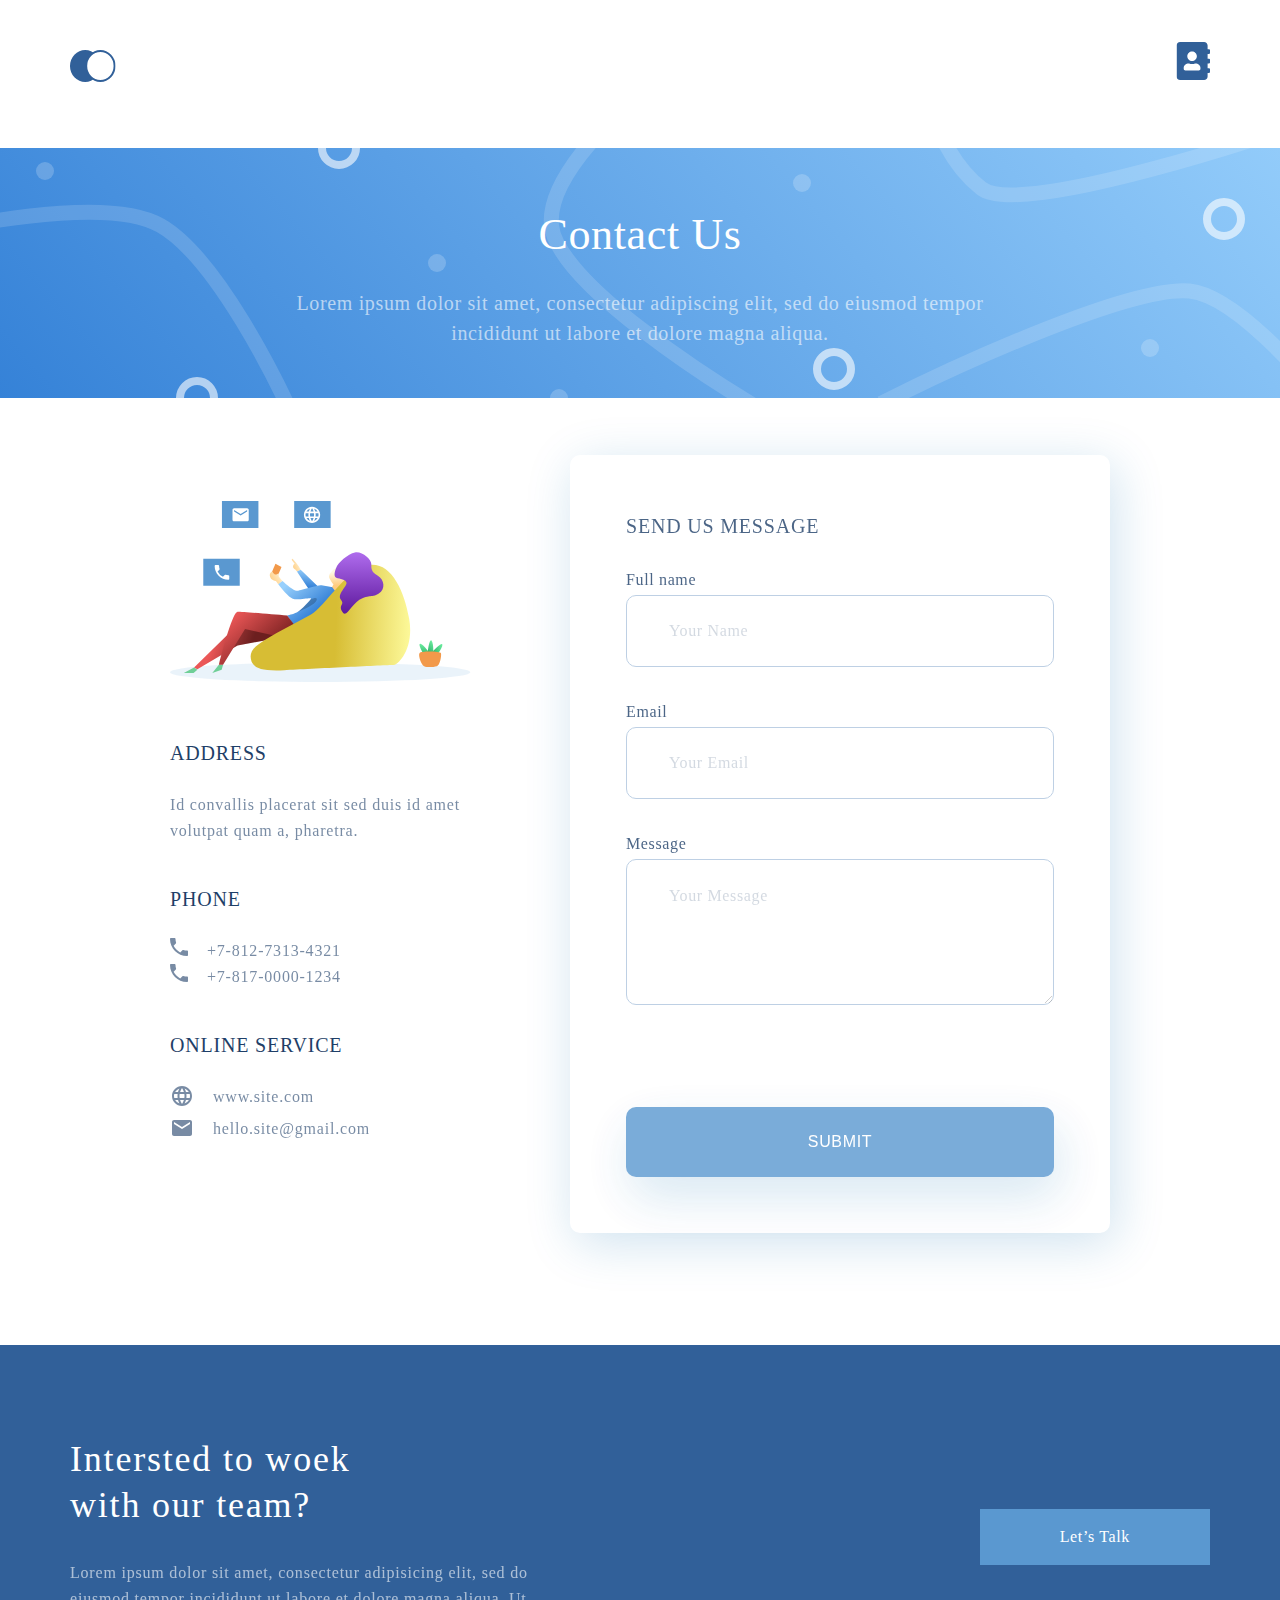
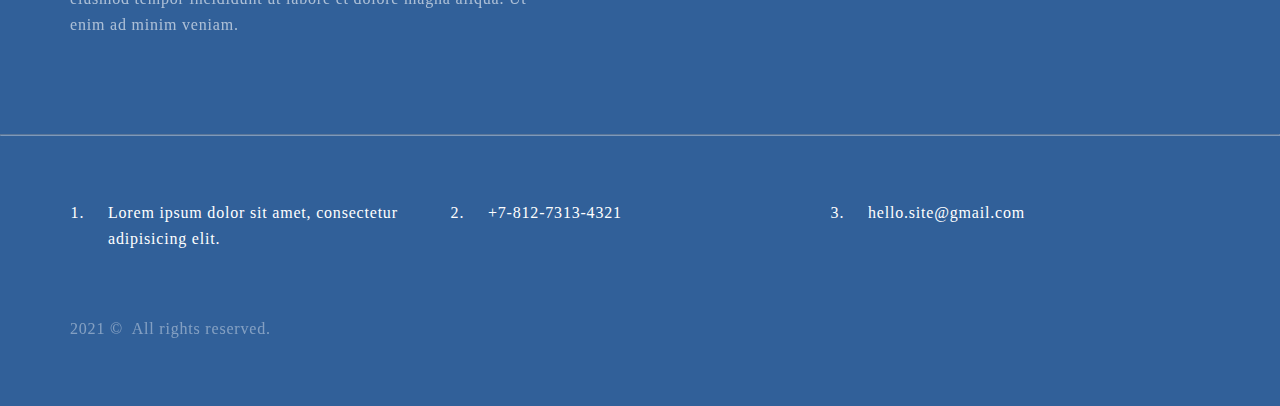
==== commit 80b05253: "adaptive layout for the main" ====
--- a/contacts.html
+++ b/contacts.html
@@ -133,7 +133,7 @@
             <li>+7-812-7313-4321</li>
             <li>hello.site@gmail.com</li>
           </ol>
-          <p class="AllRights text">&copy;&nbsp;2021 All rights reserved.</p>
+          <p class="AllRights text">2021 &copy;&nbsp; All rights reserved.</p>
         </div>
       </div>
     </footer>
--- a/style.css
+++ b/style.css
@@ -36,7 +36,7 @@
 }
 
 .top {
-    height: 768px;
+    min-height: 768px;
     background: linear-gradient(0deg, #EBF3FB 8.84%, rgba(152, 195, 232, 0) 31.12%);
 }
 
@@ -47,11 +47,11 @@
 }
 
 .top-info {
-    padding-top: 115px;
-    flex-grow: 1;
+    padding: 115px 0 190px;
     background-image: url(img/top-back.svg);
     background-repeat: no-repeat;
-    background-position: right center;
+    background-position: right 81px;
+    background-size: 46%;
 }
 
 .top-info-heading {
@@ -66,6 +66,7 @@
 
 .top-info-text {
     width: 425px;
+    margin-bottom: 71px;
 }
 
 .top-button {
@@ -80,12 +81,12 @@
     text-decoration: none;
     padding: 15px 50px;
     display: inline-block;
-    margin-top: 71px;
-}
-
-/*WHAT WE DO*/
+
+}
+
+/*what we do*/
 .what-we-do {
-    padding-top: 64px;
+    margin-top: 64px;
 }
 
 .what-we-do__blocks {
@@ -126,6 +127,12 @@
     color: #5A98D0;
     text-decoration: none;
     margin-top: 27px;
+    display: flex;
+    align-items: center;
+}
+
+.arrow-link {
+    padding-left: 24px;
 }
 
 /*PROJECT*/
@@ -153,6 +160,7 @@
 
 .project-img {
     width: 100%;
+    border-radius: 10px;
 }
 
 .project-item {
@@ -199,7 +207,6 @@
     justify-content: space-between;
     align-items: center;
     padding-bottom: 96px;
-
 }
 
 .footer-offer {
@@ -245,9 +252,12 @@
     opacity: 1;
 }
 
-.footer-contacts>li {
-    width: 316px;
+.footer-contacts li {
     padding-left: 19px;
+    flex-grow: 1;
+    flex-basis: 33.33%;
+    margin-right: 32px;
+    margin-left: 19px;
 }
 
 .AllRights {
@@ -420,4 +430,233 @@
     opacity: 0.6;
     padding-left: 42px;
     padding-top: 21px;
+}
+
+/*laptop*/
+@media screen and (max-width: 1024px) and (min-width: 666px) {
+    .container {
+        padding-left: 32px;
+        padding-right: 32px;
+    }
+
+    .top-info {
+        background-position: right 280px;
+    }
+
+    .what-we-do__blocks {
+        flex-direction: column;
+        align-items: center;
+        padding-bottom: 127px;
+    }
+
+    .what-we-do__block {
+        margin-bottom: 32px;
+    }
+
+    .what-we-do__block:last-child {
+        margin-bottom: 0;
+    }
+
+    footer {
+        margin-top: 109px;
+        padding-top: 47px;
+    }
+
+    .footer-top {
+        padding: 0 92px 64px;
+    }
+
+    .footer-button {
+        padding: 2px 23px;
+    }
+
+    .footer-offer {
+        width: 66%;
+    }
+
+    .footer-bottom {
+        padding: 0 92px;
+    }
+
+    .footer-contacts {
+        display: flex;
+        flex-direction: column;
+    }
+
+    .footer-contacts li {
+        margin-bottom: 25px;
+    }
+
+    .footer-contacts li:last-child {
+        margin-bottom: 0;
+    }
+}
+
+/*mobile*/
+@media screen and (max-width: 667px) {
+    .header {
+        padding-top: 24px;
+    }
+
+    .container {
+        padding-left: 16px;
+        padding-right: 16px;
+    }
+
+    .top {
+        min-height: 376px;
+        background: linear-gradient(0deg, #EBF3FB 8.84%, rgba(152, 195, 232, 0) 31.12%);
+        box-sizing: border-box;
+    }
+
+    .top-info {
+        padding: 33px 0 41px;
+        display: flex;
+        flex-direction: column;
+        align-items: center;
+        background-image: none;
+    }
+
+    .top-info-heading {
+        width: 100%;
+        font-size: 32px;
+        line-height: 37px;
+        margin-bottom: 12px;
+        text-align: center;
+    }
+
+    .top-info-text {
+        width: 100%;
+        text-align: center;
+        margin-bottom: 32px;
+    }
+
+    .top-button {
+        font-size: 12px;
+        line-height: 26px;
+        padding: 0 9px;
+    }
+
+    .heading {
+        font-size: 24px;
+        line-height: 28px;
+        margin-bottom: 32px;
+    }
+
+    .what-we-do {
+        margin-top: 48px;
+    }
+
+    .what-we-do__blocks {
+        display: flex;
+        flex-direction: column;
+        padding: 0;
+    }
+
+    .what-we-do__block {
+        width: 100%;
+        padding: 40px auto 21px 30px;
+        margin-bottom: 32px;
+    }
+
+    .card-img {
+        margin-bottom: 48px;
+    }
+
+    .project {
+        margin-top: 32px;
+    }
+
+    .project-text {
+        width: 100%;
+        margin-bottom: 82px;
+        text-align: center;
+    }
+
+    .project-parent {
+        display: flex;
+        flex-direction: column;
+        margin-top: 16px;
+    }
+
+    .project-item-margin {
+        margin-right: 0;
+        margin-bottom: 16px;
+    }
+
+    .project-img {
+        width: 100%;
+        border-radius: 10px;
+    }
+
+    .project-text-img {
+        top: 16px;
+        right: 16px;
+        font-size: 16px;
+        line-height: 19px;
+        text-align: right;
+    }
+
+    .project-text-small-img {
+        top: 16px;
+        left: 16px;
+        font-size: 16px;
+        line-height: 19px;
+    }
+
+    footer {
+        padding-top: 18px;
+        padding-bottom: 32px;
+        margin-top: 64px;
+    }
+
+    .footer-top {
+        display: flex;
+        flex-direction: column;
+        align-items: center;
+        padding-bottom: 41px;
+    }
+
+    .footer-offer {
+        width: auto;
+        padding-bottom: 40px;
+    }
+
+    .footer-button {
+        padding: 3px 18px;
+        font-size: 16px;
+        line-height: 26px;
+        align-items: center;
+    }
+
+    .footer-heading {
+        width: 65%;
+        font-size: 24px;
+        line-height: 28px;
+        text-align: center;
+        margin: 0 auto;
+    }
+
+    .footer-text {
+        text-align: center;
+        padding-top: 32px;
+    }
+
+    .footer-bottom {
+        margin-top: 32px;
+    }
+
+    .footer-contacts {
+        display: flex;
+        flex-direction: column;
+    }
+
+    .footer-contacts li {
+        margin-bottom: 17px;
+    }
+
+    .AllRights {
+        margin-top: 20px;
+        text-align: center;
+    }
 }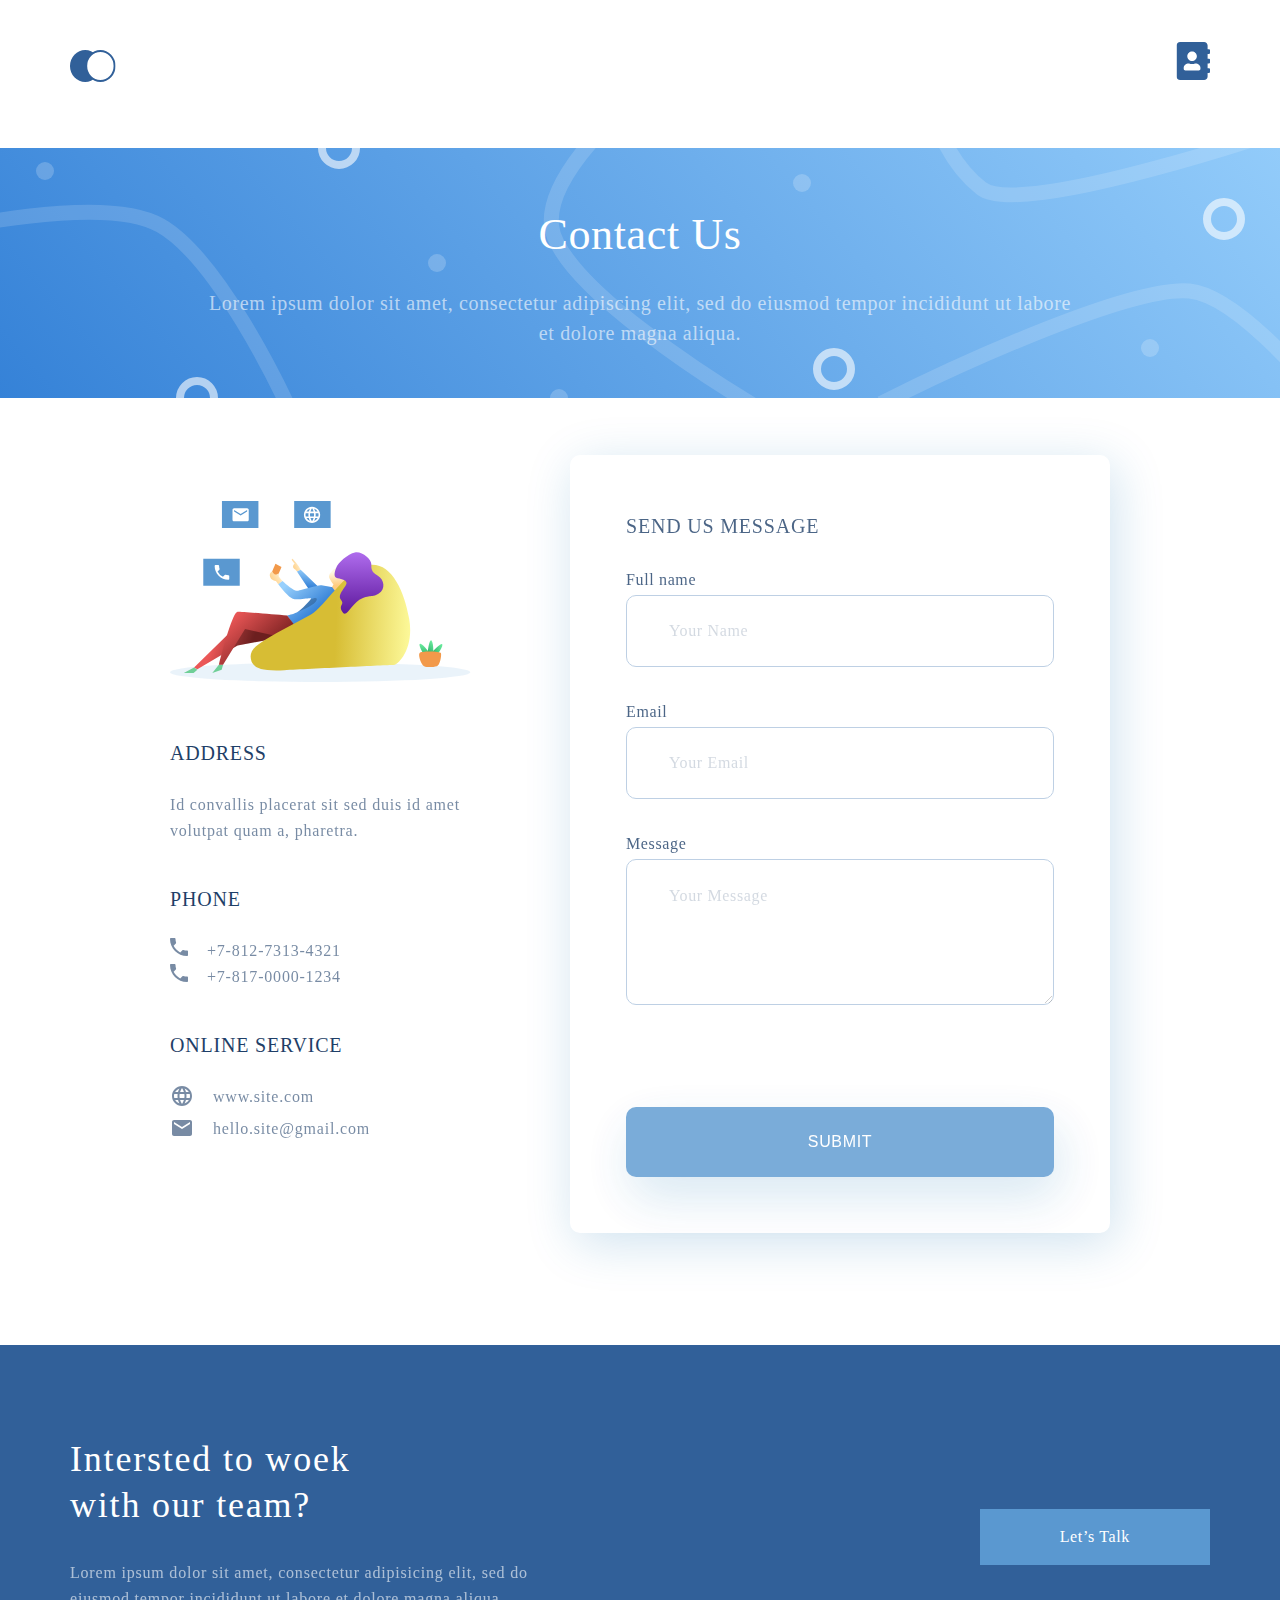
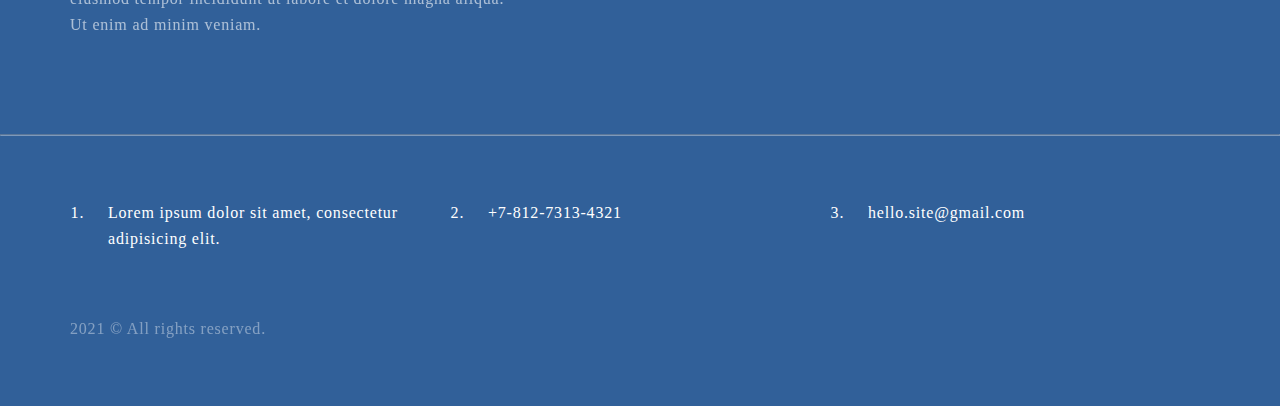
==== commit 1de3e948: "finished adaptive layout for main and contacts, added scss file" ====
--- a/contacts.html
+++ b/contacts.html
@@ -25,82 +25,89 @@
     </header>
     <!-- End of header -->
     <!-- Contact Us -->
-    <section class="top-contactUs">
-      <div class="contactUs container">
-        <h2 class="contactUs-heading">Contact Us</h2>
-        <p class="contactUs-text">
-          Lorem ipsum dolor sit amet, consectetur adipiscing elit, sed do
-          eiusmod tempor incididunt ut&nbsp;labore et&nbsp;dolore magna aliqua.
-        </p>
+    <section class="contact-us">
+      <div class="container940">
+        <div class="contact-us-top">
+          <h2 class="contact-us-heading">Contact Us</h2>
+          <p class="contact-us-text">
+            Lorem ipsum dolor sit amet, consectetur adipiscing elit, sed do
+            eiusmod tempor incididunt ut&nbsp;labore et&nbsp;dolore magna
+            aliqua.
+          </p>
+        </div>
       </div>
     </section>
     <!-- Part with contacts info and form -->
-    <main class="contact-form container940">
-      <!-- CONTACT INFO -->
-      <section class="contact-info">
-        <img src="img/Contact-Us-form.svg" alt="contact us" />
-        <div class="contact-block contact-address">
-          <h4 class="contact-form-heading">Address</h4>
-          <p class="text">
-            Id&nbsp;convallis placerat sit sed duis id&nbsp;amet volutpat
-            quam&nbsp;a, pharetra.
-          </p>
-        </div>
-        <div class="contact-block">
-          <h4 class="contact-form-heading">Phone</h4>
-          <ul class="contact-form-list text">
-            <li>
-              <span><img src="img/contact-phone.svg" alt="phone-1" /></span
-              >+7-812-7313-4321
-            </li>
-            <li>
-              <span><img src="img/contact-phone.svg" alt="phone-2" /></span
-              >+7-817-0000-1234
-            </li>
-          </ul>
-        </div>
-        <div class="contact-block">
-          <h4 class="contact-form-heading">Online service</h4>
-          <ul class="contact-form-list text">
-            <li>
-              <span><img src="img/contact-site.svg" alt="site sign" /></span>
-              <a href="https://www.site.com/">www.site.com</a>
-            </li>
-            <li>
-              <span><img src="img/contact-email.svg" alt="email sign" /></span>
-              <a href="hello.site@gmail.com">hello.site@gmail.com</a>
-            </li>
-          </ul>
-        </div>
-      </section>
-      <!-- End of CONTACT INFO -->
-      <!-- the FORM -->
-      <form action="#" class="form-action">
-        <div class="form-text text">
-          <h4 class="contact-form-heading">Send&nbsp;us message</h4>
-          Full name <br /><input
-            class="input-text"
-            type="text"
-            placeholder="Your Name"
-          /><br />Email <br /><input
-            class="input-text"
-            type="email"
-            placeholder="Your Email"
-          /><br />Message <br /><textarea
-            class="input-text"
-            cols="30"
-            rows="5"
-            placeholder="Your Message"
-          ></textarea
-          ><br />
-          <button class="button-form" type="submit">submit</button>
-        </div>
-      </form>
-      <!-- End of the FORM -->
-    </main>
+    <div class="container940">
+      <main class="contact-form">
+        <!-- CONTACT INFO -->
+        <section class="contact-form-info">
+          <img src="img/Contact-Us-form.svg" alt="contact us" />
+          <div class="contact-form-block contact-form-address">
+            <h4 class="contact-form-heading">Address</h4>
+            <p class="text">
+              Id&nbsp;convallis placerat sit sed duis id&nbsp;amet volutpat
+              quam&nbsp;a, pharetra.
+            </p>
+          </div>
+          <div class="contact-form-block">
+            <h4 class="contact-form-heading">Phone</h4>
+            <ul class="contact-form-list text">
+              <li>
+                <span><img src="img/contact-phone.svg" alt="phone-1" /></span
+                >+7-812-7313-4321
+              </li>
+              <li>
+                <span><img src="img/contact-phone.svg" alt="phone-2" /></span
+                >+7-817-0000-1234
+              </li>
+            </ul>
+          </div>
+          <div class="contact-form-block">
+            <h4 class="contact-form-heading">Online service</h4>
+            <ul class="contact-form-list text">
+              <li>
+                <span><img src="img/contact-site.svg" alt="site sign" /></span>
+                <a href="https://www.site.com/">www.site.com</a>
+              </li>
+              <li>
+                <span
+                  ><img src="img/contact-email.svg" alt="email sign"
+                /></span>
+                <a href="hello.site@gmail.com">hello.site@gmail.com</a>
+              </li>
+            </ul>
+          </div>
+        </section>
+        <!-- End of CONTACT INFO -->
+        <!-- the FORM -->
+        <form action="#" class="form-action">
+          <div class="form-text text">
+            <h4 class="contact-form-heading">Send&nbsp;us message</h4>
+            Full name <br /><input
+              class="input-text"
+              type="text"
+              placeholder="Your Name"
+            /><br />Email <br /><input
+              class="input-text"
+              type="email"
+              placeholder="Your Email"
+            /><br />Message <br /><textarea
+              class="input-text textarea"
+              cols="30"
+              rows="5"
+              placeholder="Your Message"
+            ></textarea
+            ><br />
+            <button class="button-form" type="submit">submit</button>
+          </div>
+        </form>
+        <!-- End of the FORM -->
+      </main>
+    </div>
     <!-- End of part contacts info and form -->
     <!-- Map -->
-    <div class="container940">
+    <div class="map">
       <script
         type="text/javascript"
         charset="utf-8"
@@ -109,7 +116,7 @@
       ></script>
     </div>
     <!-- Footer -->
-    <footer>
+    <footer class="footer">
       <div class="container">
         <div class="footer-top">
           <div class="footer-offer">
@@ -119,7 +126,7 @@
             <p class="footer-text text">
               Lorem ipsum dolor sit amet, consectetur adipisicing elit, sed do
               eiusmod tempor incididunt ut&nbsp;labore et&nbsp;dolore magna
-              aliqua. Ut enim ad&nbsp;minim veniam.
+              aliqua. Ut&nbsp;enim ad&nbsp;minim veniam.
             </p>
           </div>
           <a href="#" class="footer-button text">Let&rsquo;s Talk</a>
@@ -133,7 +140,7 @@
             <li>+7-812-7313-4321</li>
             <li>hello.site@gmail.com</li>
           </ol>
-          <p class="AllRights text">2021 &copy;&nbsp; All rights reserved.</p>
+          <p class="AllRights text">2021&nbsp;&copy; All rights reserved.</p>
         </div>
       </div>
     </footer>
--- a/style.css
+++ b/style.css
@@ -1,662 +1,887 @@
 * {
-    margin: 0;
+  margin: 0;
+  padding: 0;
+}
+
+body {
+  font-family: Roboto;
+}
+
+.text {
+  font-style: normal;
+  font-weight: normal;
+  font-size: 16px;
+  line-height: 26px;
+  color: #1F3F68;
+  letter-spacing: 0.05em;
+  opacity: 0.6;
+}
+
+.container {
+  max-width: 1140px;
+  margin: 0 auto;
+}
+
+/*h3 heading for what we do and project*/
+.heading {
+  font-size: 36px;
+  text-align: center;
+  font-weight: 300;
+  line-height: 46px;
+  letter-spacing: 0.05em;
+  color: #000000;
+}
+
+/*top part*/
+.header {
+  padding-top: 42px;
+  display: -webkit-box;
+  display: -ms-flexbox;
+  display: flex;
+  list-style-type: none;
+  -webkit-box-pack: justify;
+      -ms-flex-pack: justify;
+          justify-content: space-between;
+}
+
+.top {
+  min-height: 768px;
+  background: -webkit-gradient(linear, left bottom, left top, color-stop(8.84%, #EBF3FB), color-stop(31.12%, rgba(152, 195, 232, 0)));
+  background: linear-gradient(0deg, #EBF3FB 8.84%, rgba(152, 195, 232, 0) 31.12%);
+}
+
+.top-main {
+  display: -webkit-box;
+  display: -ms-flexbox;
+  display: flex;
+  -webkit-box-orient: vertical;
+  -webkit-box-direction: normal;
+      -ms-flex-direction: column;
+          flex-direction: column;
+  height: 100%;
+}
+
+.top-info {
+  padding: 115px 0 190px;
+  background-image: url(img/top-back.svg);
+  background-repeat: no-repeat;
+  background-position: right 81px;
+  background-size: 46%;
+}
+
+.top-info-heading {
+  width: 510px;
+  font-size: 64px;
+  font-weight: 300;
+  line-height: 74px;
+  letter-spacing: 0.04em;
+  color: #1F3F68;
+  margin-bottom: 32px;
+}
+
+.top-info-text {
+  width: 425px;
+  margin-bottom: 71px;
+}
+
+.top-button {
+  font-size: 16px;
+  line-height: 26px;
+  text-align: center;
+  letter-spacing: 0.04em;
+  color: #FFFFFF;
+  background: #5A98D0;
+  -webkit-box-shadow: 5px 10px 20px rgba(53, 110, 173, 0.2);
+          box-shadow: 5px 10px 20px rgba(53, 110, 173, 0.2);
+  border-radius: 10px;
+  text-decoration: none;
+  padding: 15px 50px;
+  display: inline-block;
+}
+
+/*what we do*/
+.what-we-do {
+  margin-top: 64px;
+}
+
+.what-we-do__blocks {
+  display: -webkit-box;
+  display: -ms-flexbox;
+  display: flex;
+  -webkit-box-pack: justify;
+      -ms-flex-pack: justify;
+          justify-content: space-between;
+  padding: 64px 0;
+}
+
+.what-we-do__block {
+  width: 359px;
+  padding: 44px 32px;
+  background: #FFFFFF;
+  -webkit-box-shadow: 5px 20px 50px rgba(16, 112, 177, 0.2);
+          box-shadow: 5px 20px 50px rgba(16, 112, 177, 0.2);
+  border-radius: 10px;
+  -webkit-box-sizing: border-box;
+          box-sizing: border-box;
+  display: -webkit-box;
+  display: -ms-flexbox;
+  display: flex;
+  -webkit-box-orient: vertical;
+  -webkit-box-direction: normal;
+      -ms-flex-direction: column;
+          flex-direction: column;
+}
+
+.what-we-do .card-img {
+  -ms-flex-item-align: center;
+      -ms-grid-row-align: center;
+      align-self: center;
+  margin-bottom: 51px;
+}
+
+.what-we-do .block-heading {
+  font-size: 20px;
+  line-height: 30px;
+  font-weight: normal;
+  color: #1F3F68;
+  letter-spacing: 0.05em;
+  margin-bottom: 14px;
+}
+
+.what-we-do .card__link {
+  font-size: 14px;
+  line-height: 30px;
+  letter-spacing: 0.05em;
+  color: #5A98D0;
+  text-decoration: none;
+  margin-top: 27px;
+  display: -webkit-box;
+  display: -ms-flexbox;
+  display: flex;
+  -webkit-box-align: center;
+      -ms-flex-align: center;
+          align-items: center;
+}
+
+.what-we-do .arrow-link {
+  padding-left: 24px;
+}
+
+/*project*/
+.project-parent {
+  display: -webkit-box;
+  display: -ms-flexbox;
+  display: flex;
+  -webkit-box-pack: justify;
+      -ms-flex-pack: justify;
+          justify-content: space-between;
+  margin-top: 32px;
+}
+
+.project-item {
+  -webkit-box-flex: 1;
+      -ms-flex-positive: 1;
+          flex-grow: 1;
+  position: relative;
+}
+
+.project-item-margin {
+  margin-right: 32px;
+}
+
+.project-text {
+  width: 75%;
+  margin: 32px auto 64px;
+  text-align: center;
+  color: #222222;
+  opacity: 1;
+}
+
+.project-img {
+  width: 100%;
+  border-radius: 10px;
+}
+
+.project-text-img {
+  font-size: 32px;
+  line-height: 46px;
+  text-align: right;
+  letter-spacing: 0.05em;
+  color: #FFFFFF;
+  position: absolute;
+  top: 64px;
+  right: 64px;
+}
+
+.project-text-small-img {
+  font-size: 28px;
+  line-height: 46px;
+  letter-spacing: 0.05em;
+  color: #FFFFFF;
+  position: absolute;
+  text-align: left;
+  top: 32px;
+  left: 32px;
+}
+
+/*footer*/
+.footer {
+  background: #316099;
+  padding-top: 91px;
+  padding-bottom: 64px;
+  margin-top: 112px;
+}
+
+.footer hr {
+  opacity: 0.4;
+}
+
+.footer-top {
+  display: -webkit-box;
+  display: -ms-flexbox;
+  display: flex;
+  -webkit-box-pack: justify;
+      -ms-flex-pack: justify;
+          justify-content: space-between;
+  -webkit-box-align: center;
+      -ms-flex-align: center;
+          align-items: center;
+  padding-bottom: 96px;
+}
+
+.footer-offer {
+  width: 495px;
+}
+
+.footer-button {
+  text-align: center;
+  letter-spacing: 0.04em;
+  color: #FFFFFF;
+  opacity: 1;
+  background: #5A98D0;
+  text-decoration: none;
+  padding: 15px 80px;
+  display: inline-block;
+}
+
+.footer-heading {
+  font-style: normal;
+  font-weight: normal;
+  font-size: 36px;
+  width: 340px;
+  line-height: 46px;
+  letter-spacing: 0.05em;
+  color: #FFFFFF;
+  margin-bottom: 32px;
+}
+
+.footer-text {
+  color: #FFFFFF;
+}
+
+.footer-bottom {
+  display: -webkit-box;
+  display: -ms-flexbox;
+  display: flex;
+  -webkit-box-orient: vertical;
+  -webkit-box-direction: normal;
+      -ms-flex-direction: column;
+          flex-direction: column;
+  margin-top: 64px;
+}
+
+.footer-contacts {
+  display: -webkit-box;
+  display: -ms-flexbox;
+  display: flex;
+  -ms-flex-pack: distribute;
+      justify-content: space-around;
+  color: #FFFFFF;
+  opacity: 1;
+}
+
+.footer-contacts li {
+  padding-left: 19px;
+  -webkit-box-flex: 1;
+      -ms-flex-positive: 1;
+          flex-grow: 1;
+  -ms-flex-preferred-size: 33.33%;
+      flex-basis: 33.33%;
+  margin-right: 32px;
+  margin-left: 19px;
+}
+
+.footer .AllRights {
+  color: #FFFFFF;
+  opacity: 0.4;
+  margin-top: 64px;
+}
+
+/*contact page*/
+.container940 {
+  max-width: 940px;
+  margin: 0 auto;
+}
+
+.contact-us {
+  height: 250px;
+  background-image: url(img/ContactUs-top.svg);
+  margin-top: 54px;
+  -webkit-box-flex: 1;
+      -ms-flex-positive: 1;
+          flex-grow: 1;
+  background-repeat: no-repeat;
+  background-position: center;
+  background-size: cover;
+  display: -webkit-box;
+  display: -ms-flexbox;
+  display: flex;
+  -webkit-box-orient: vertical;
+  -webkit-box-direction: normal;
+      -ms-flex-direction: column;
+          flex-direction: column;
+  -webkit-box-align: center;
+      -ms-flex-align: center;
+          align-items: center;
+  -webkit-box-pack: center;
+      -ms-flex-pack: center;
+          justify-content: center;
+}
+
+.contact-us-top {
+  text-align: center;
+  font-style: normal;
+  letter-spacing: 0.04em;
+}
+
+.contact-us-heading {
+  font-weight: 500;
+  font-size: 44px;
+  line-height: 74px;
+  color: #FFFFFF;
+  margin-bottom: 16px;
+}
+
+.contact-us-text {
+  font-weight: normal;
+  font-size: 20px;
+  line-height: 30px;
+  color: rgba(255, 255, 255, 0.6);
+}
+
+.contact-form {
+  display: -webkit-box;
+  display: -ms-flexbox;
+  display: flex;
+  -webkit-box-pack: justify;
+      -ms-flex-pack: justify;
+          justify-content: space-between;
+  -webkit-box-align: center;
+      -ms-flex-align: center;
+          align-items: center;
+  margin: 57px auto 96px;
+  /*form*/
+}
+
+.contact-form-info {
+  display: -webkit-box;
+  display: -ms-flexbox;
+  display: flex;
+  -webkit-box-orient: vertical;
+  -webkit-box-direction: normal;
+      -ms-flex-direction: column;
+          flex-direction: column;
+  max-width: 301px;
+}
+
+.contact-form-block {
+  margin-bottom: 40px;
+}
+
+.contact-form-address {
+  margin-top: 56px;
+}
+
+.contact-form-heading {
+  font-size: 20px;
+  line-height: 30px;
+  color: #1F3F68;
+  text-transform: uppercase;
+  font-style: normal;
+  font-weight: 500;
+  letter-spacing: 0.04em;
+  padding-bottom: 24px;
+}
+
+.contact-form-list {
+  list-style-type: none;
+  list-style-position: inside;
+}
+
+.contact-form-list li a {
+  text-decoration: none;
+  color: #1F3F68;
+}
+
+.contact-form ul li {
+  display: -webkit-box;
+  display: -ms-flexbox;
+  display: flex;
+}
+
+.contact-form ul li span {
+  padding-right: 19px;
+}
+
+.contact-form .form-action {
+  -webkit-box-sizing: border-box;
+          box-sizing: border-box;
+  width: 540px;
+  background: #FFFFFF;
+  -webkit-box-shadow: 5px 10px 50px rgba(16, 112, 177, 0.2);
+          box-shadow: 5px 10px 50px rgba(16, 112, 177, 0.2);
+  border-radius: 10px;
+  padding: 56px;
+  display: -webkit-box;
+  display: -ms-flexbox;
+  display: flex;
+  -webkit-box-orient: vertical;
+  -webkit-box-direction: normal;
+      -ms-flex-direction: column;
+          flex-direction: column;
+}
+
+.contact-form .form-action input {
+  opacity: 0.4;
+  border: 1px solid #356EAD;
+  -webkit-box-sizing: border-box;
+          box-sizing: border-box;
+  border-radius: 10px;
+  height: 72px;
+}
+
+.contact-form .form-action .textarea {
+  opacity: 0.4;
+  border: 1px solid #356EAD;
+  border-radius: 10px;
+  height: 144px;
+}
+
+.contact-form .form-action .button-form {
+  text-decoration: none;
+  font-style: normal;
+  letter-spacing: 0.04em;
+  font-weight: 500;
+  font-size: 16px;
+  line-height: 26px;
+  text-align: center;
+  color: #FFFFFF;
+  text-transform: uppercase;
+  background: #5A98D0;
+  -webkit-box-shadow: 5px 20px 50px rgba(16, 112, 177, 0.2);
+          box-shadow: 5px 20px 50px rgba(16, 112, 177, 0.2);
+  border-radius: 10px;
+  padding: 22px 45px;
+  margin-top: 72px;
+  border-width: 0;
+}
+
+.contact-form .form-action .form-text {
+  line-height: 30px;
+  letter-spacing: 0.04em;
+  opacity: 0.8;
+  display: -webkit-box;
+  display: -ms-flexbox;
+  display: flex;
+  -webkit-box-orient: vertical;
+  -webkit-box-direction: normal;
+      -ms-flex-direction: column;
+          flex-direction: column;
+}
+
+.contact-form .form-action .message {
+  margin-bottom: 72px;
+}
+
+.contact-form .form-action ::-webkit-input-placeholder {
+  font-family: Roboto;
+  font-style: normal;
+  font-weight: 300;
+  font-size: 16px;
+  line-height: 30px;
+  letter-spacing: 0.04em;
+  color: #1F3F68;
+  opacity: 0.6;
+  padding-left: 42px;
+  padding-top: 21px;
+}
+
+.contact-form .form-action :-ms-input-placeholder {
+  font-family: Roboto;
+  font-style: normal;
+  font-weight: 300;
+  font-size: 16px;
+  line-height: 30px;
+  letter-spacing: 0.04em;
+  color: #1F3F68;
+  opacity: 0.6;
+  padding-left: 42px;
+  padding-top: 21px;
+}
+
+.contact-form .form-action ::-ms-input-placeholder {
+  font-family: Roboto;
+  font-style: normal;
+  font-weight: 300;
+  font-size: 16px;
+  line-height: 30px;
+  letter-spacing: 0.04em;
+  color: #1F3F68;
+  opacity: 0.6;
+  padding-left: 42px;
+  padding-top: 21px;
+}
+
+.contact-form .form-action ::placeholder {
+  font-family: Roboto;
+  font-style: normal;
+  font-weight: 300;
+  font-size: 16px;
+  line-height: 30px;
+  letter-spacing: 0.04em;
+  color: #1F3F68;
+  opacity: 0.6;
+  padding-left: 42px;
+  padding-top: 21px;
+}
+
+.map {
+  max-width: 940px;
+  margin: 0 auto;
+}
+
+/*tablet*/
+@media (max-width: 1024px) and (min-width: 666px) {
+  .container {
+    padding-left: 32px;
+    padding-right: 32px;
+  }
+  .top-info {
+    background-position: right 280px;
+  }
+  .what-we-do__blocks {
+    -webkit-box-orient: vertical;
+    -webkit-box-direction: normal;
+        -ms-flex-direction: column;
+            flex-direction: column;
+    -webkit-box-align: center;
+        -ms-flex-align: center;
+            align-items: center;
+    padding-bottom: 127px;
+  }
+  .what-we-do__block {
+    margin-bottom: 32px;
+  }
+  .what-we-do__block:last-child {
+    margin-bottom: 0;
+  }
+  .footer {
+    margin-top: 109px;
+    padding-top: 47px;
+  }
+  .footer-top {
+    padding: 0 92px 64px;
+  }
+  .footer-button {
+    padding: 2px 23px;
+  }
+  .footer-offer {
+    width: 66%;
+  }
+  .footer-bottom {
+    padding: 0 92px;
+  }
+  .footer-contacts {
+    display: -webkit-box;
+    display: -ms-flexbox;
+    display: flex;
+    -webkit-box-orient: vertical;
+    -webkit-box-direction: normal;
+        -ms-flex-direction: column;
+            flex-direction: column;
+  }
+  .footer-contacts li {
+    margin-bottom: 25px;
+  }
+  .footer-contacts li:last-child {
+    margin-bottom: 0;
+  }
+  /*contact page*/
+  .container940 {
+    padding: 0 124px;
+  }
+  .contact-us {
+    margin-top: 46px;
+  }
+  .contact-us-top {
+    width: 100%;
+  }
+  .contact-form {
+    -webkit-box-orient: vertical;
+    -webkit-box-direction: normal;
+        -ms-flex-direction: column;
+            flex-direction: column;
+    margin: 64px auto 64px;
+  }
+  .contact-form-info {
+    margin-bottom: 64px;
+  }
+  .contact-form-block:last-child {
+    margin-bottom: 0;
+  }
+  .map {
+    max-width: 1024px;
+  }
+}
+
+/*mobile*/
+@media (max-width: 667px) {
+  .header {
+    padding-top: 24px;
+  }
+  .container, .container940 {
+    padding-left: 16px;
+    padding-right: 16px;
+  }
+  .heading {
+    font-size: 24px;
+    line-height: 28px;
+    margin-bottom: 32px;
+  }
+  .top {
+    min-height: 376px;
+    background: -webkit-gradient(linear, left bottom, left top, color-stop(8.84%, #EBF3FB), color-stop(31.12%, rgba(152, 195, 232, 0)));
+    background: linear-gradient(0deg, #EBF3FB 8.84%, rgba(152, 195, 232, 0) 31.12%);
+    -webkit-box-sizing: border-box;
+            box-sizing: border-box;
+  }
+  .top-info {
+    padding: 33px 0 41px;
+    display: -webkit-box;
+    display: -ms-flexbox;
+    display: flex;
+    -webkit-box-orient: vertical;
+    -webkit-box-direction: normal;
+        -ms-flex-direction: column;
+            flex-direction: column;
+    -webkit-box-align: center;
+        -ms-flex-align: center;
+            align-items: center;
+    background-image: none;
+  }
+  .top-info-heading {
+    width: 100%;
+    font-size: 32px;
+    line-height: 37px;
+    margin-bottom: 12px;
+    text-align: center;
+  }
+  .top-info-text {
+    width: 100%;
+    text-align: center;
+    margin-bottom: 32px;
+  }
+  .top-button {
+    font-size: 12px;
+    line-height: 26px;
+    padding: 0 9px;
+  }
+  .what-we-do {
+    margin-top: 48px;
+  }
+  .what-we-do__blocks {
+    display: -webkit-box;
+    display: -ms-flexbox;
+    display: flex;
+    -webkit-box-orient: vertical;
+    -webkit-box-direction: normal;
+        -ms-flex-direction: column;
+            flex-direction: column;
     padding: 0;
-}
-
-body {
-    font-family: Roboto;
-}
-
-.text {
-    font-style: normal;
-    font-weight: normal;
+  }
+  .what-we-do__block {
+    width: 100%;
+    padding: 40px auto 21px 30px;
+    margin-bottom: 32px;
+  }
+  .what-we-do .card-img {
+    margin-bottom: 48px;
+  }
+  .project {
+    margin-top: 32px;
+  }
+  .project-text {
+    width: 100%;
+    margin-bottom: 82px;
+    text-align: center;
+  }
+  .project-parent {
+    display: -webkit-box;
+    display: -ms-flexbox;
+    display: flex;
+    -webkit-box-orient: vertical;
+    -webkit-box-direction: normal;
+        -ms-flex-direction: column;
+            flex-direction: column;
+    margin-top: 16px;
+  }
+  .project-item-margin {
+    margin-right: 0;
+    margin-bottom: 16px;
+  }
+  .project-img {
+    width: 100%;
+    border-radius: 10px;
+  }
+  .project-text-img {
+    top: 16px;
+    right: 16px;
+    font-size: 16px;
+    line-height: 19px;
+    text-align: right;
+  }
+  .project-text-small-img {
+    top: 16px;
+    left: 16px;
+    font-size: 16px;
+    line-height: 19px;
+  }
+  .footer {
+    padding-top: 18px;
+    padding-bottom: 32px;
+    margin-top: 64px;
+  }
+  .footer-top {
+    display: -webkit-box;
+    display: -ms-flexbox;
+    display: flex;
+    -webkit-box-orient: vertical;
+    -webkit-box-direction: normal;
+        -ms-flex-direction: column;
+            flex-direction: column;
+    -webkit-box-align: center;
+        -ms-flex-align: center;
+            align-items: center;
+    padding-bottom: 41px;
+  }
+  .footer-offer {
+    width: auto;
+    padding-bottom: 40px;
+  }
+  .footer-button {
+    padding: 3px 18px;
     font-size: 16px;
     line-height: 26px;
-    color: #1F3F68;
-    letter-spacing: 0.05em;
-    opacity: 0.6;
-}
-
-.container {
-    max-width: 1140px;
+    -webkit-box-align: center;
+        -ms-flex-align: center;
+            align-items: center;
+  }
+  .footer-heading {
+    width: 65%;
+    font-size: 24px;
+    line-height: 28px;
+    text-align: center;
     margin: 0 auto;
-}
-
-.container940 {
-    max-width: 940px;
-    margin: 0 auto;
-}
-
-/*TOP PART*/
-.header {
-    padding-top: 42px;
+  }
+  .footer-text {
+    text-align: center;
+    padding-top: 32px;
+  }
+  .footer-bottom {
+    margin-top: 32px;
+  }
+  .footer-contacts {
+    display: -webkit-box;
+    display: -ms-flexbox;
     display: flex;
-    list-style-type: none;
-    justify-content: space-between;
-}
-
-.top {
-    min-height: 768px;
-    background: linear-gradient(0deg, #EBF3FB 8.84%, rgba(152, 195, 232, 0) 31.12%);
-}
-
-.top-main {
-    display: flex;
-    flex-direction: column;
-    height: 100%;
-}
-
-.top-info {
-    padding: 115px 0 190px;
-    background-image: url(img/top-back.svg);
-    background-repeat: no-repeat;
-    background-position: right 81px;
-    background-size: 46%;
-}
-
-.top-info-heading {
-    width: 510px;
-    font-size: 64px;
-    font-weight: 300;
-    line-height: 74px;
-    letter-spacing: 0.04em;
-    color: #1F3F68;
+    -webkit-box-orient: vertical;
+    -webkit-box-direction: normal;
+        -ms-flex-direction: column;
+            flex-direction: column;
+  }
+  .footer-contacts li {
+    margin-bottom: 17px;
+  }
+  .footer .AllRights {
+    margin-top: 20px;
+    text-align: center;
+  }
+  /*contact page*/
+  .contact-us {
+    margin-top: 30px;
+  }
+  .contact-us-heading {
+    font-size: 24px;
+    line-height: 28px;
     margin-bottom: 32px;
-}
-
-.top-info-text {
-    width: 425px;
-    margin-bottom: 71px;
-}
-
-.top-button {
-    font-size: 16px;
-    line-height: 26px;
-    text-align: center;
-    letter-spacing: 0.04em;
-    color: #FFFFFF;
-    background: #5A98D0;
-    box-shadow: 5px 10px 20px rgba(53, 110, 173, 0.2);
-    border-radius: 10px;
-    text-decoration: none;
-    padding: 15px 50px;
-    display: inline-block;
-
-}
-
-/*what we do*/
-.what-we-do {
-    margin-top: 64px;
-}
-
-.what-we-do__blocks {
-    display: flex;
-    justify-content: space-between;
-    padding: 64px 0;
-}
-
-.what-we-do__block {
-    width: 359px;
-    padding: 44px 32px;
-    background: #FFFFFF;
-    box-shadow: 5px 20px 50px rgba(16, 112, 177, 0.2);
-    border-radius: 10px;
-    box-sizing: border-box;
-    display: flex;
-    flex-direction: column;
-}
-
-.card-img {
-    align-self: center;
-    margin-bottom: 51px;
-}
-
-.block-heading {
-    font-size: 20px;
-    line-height: 30px;
-    font-weight: normal;
-    color: #1F3F68;
-    letter-spacing: 0.05em;
-    margin-bottom: 14px;
-}
-
-.card__link {
-    font-size: 14px;
-    line-height: 30px;
-    letter-spacing: 0.05em;
-    color: #5A98D0;
-    text-decoration: none;
-    margin-top: 27px;
-    display: flex;
-    align-items: center;
-}
-
-.arrow-link {
-    padding-left: 24px;
-}
-
-/*PROJECT*/
-.project-parent {
-    display: flex;
-    justify-content: space-between;
-    margin-top: 32px;
-}
-
-.project-item {
-    flex-grow: 1;
-}
-
-.project-item-margin {
-    margin-right: 32px;
-}
-
-.project-text {
-    width: 75%;
-    margin: 32px auto 64px;
-    text-align: center;
-    color: #222222;
-    opacity: 1;
-}
-
-.project-img {
-    width: 100%;
-    border-radius: 10px;
-}
-
-.project-item {
-    position: relative;
-}
-
-.project-text-img {
-    font-size: 32px;
-    line-height: 46px;
-    text-align: right;
-    letter-spacing: 0.05em;
-    color: #FFFFFF;
-    position: absolute;
-    top: 64px;
-    right: 64px;
-
-}
-
-.project-text-small-img {
-    font-size: 28px;
-    line-height: 46px;
-    letter-spacing: 0.05em;
-    color: #FFFFFF;
-    position: absolute;
-    text-align: left;
-    top: 32px;
-    left: 32px;
-}
-
-/*FOOTER*/
-footer {
-    background: #316099;
-    padding-top: 91px;
-    padding-bottom: 64px;
-    margin-top: 112px;
-}
-
-hr {
-    opacity: 0.4;
-}
-
-.footer-top {
-    display: flex;
-    justify-content: space-between;
-    align-items: center;
-    padding-bottom: 96px;
-}
-
-.footer-offer {
-    width: 495px;
-}
-
-.footer-button {
-    text-align: center;
-    letter-spacing: 0.04em;
-    color: #FFFFFF;
-    opacity: 1;
-    background: #5A98D0;
-    text-decoration: none;
-    padding: 15px 80px;
-    display: inline-block;
-}
-
-.footer-heading {
-    font-style: normal;
-    font-weight: normal;
-    font-size: 36px;
-    width: 340px;
-    line-height: 46px;
-    letter-spacing: 0.05em;
-    color: #FFFFFF;
-    margin-bottom: 32px;
-}
-
-.footer-text {
-    color: #FFFFFF;
-}
-
-.footer-bottom {
-    display: flex;
-    flex-direction: column;
-    margin-top: 64px;
-}
-
-.footer-contacts {
-    display: flex;
-    justify-content: space-around;
-    color: #FFFFFF;
-    opacity: 1;
-}
-
-.footer-contacts li {
-    padding-left: 19px;
-    flex-grow: 1;
-    flex-basis: 33.33%;
-    margin-right: 32px;
-    margin-left: 19px;
-}
-
-.AllRights {
-    color: #FFFFFF;
-    opacity: 0.4;
-    margin-top: 64px;
-}
-
-
-.heading {
-    font-size: 36px;
-    text-align: center;
-    font-weight: 300;
-    line-height: 46px;
-    letter-spacing: 0.05em;
-    color: #000000;
-}
-
-.top-contactUs {
-    height: 250px;
-    background-image: url(img/ContactUs-top.svg);
-    margin-top: 54px;
-    flex-grow: 1;
-    background-repeat: no-repeat;
-    background-position: center;
-    background-size: cover;
-    display: flex;
-    flex-direction: column;
-    align-items: center;
-    justify-content: center;
-}
-
-.contactUs {
-    width: 780px;
-    text-align: center;
-    font-style: normal;
-    letter-spacing: 0.04em;
-}
-
-.contactUs-heading {
-    font-weight: 500;
-    font-size: 44px;
-    line-height: 74px;
-    color: #FFFFFF;
-    margin-bottom: 16px;
-}
-
-.contactUs-text {
-    font-weight: normal;
-    font-size: 20px;
-    line-height: 30px;
-    color: rgba(255, 255, 255, 0.6);
-}
-
-.contact-form {
-    display: flex;
-    justify-content: space-between;
-    align-items: center;
-    margin: 57px auto 96px;
-}
-
-.contact-info {
-    display: flex;
-    flex-direction: column;
-    max-width: 301px;
-}
-
-.contact-block {
-    margin-bottom: 40px;
-}
-
-.contact-address {
-    margin-top: 56px;
-}
-
-.contact-form-heading {
-    font-size: 20px;
-    line-height: 30px;
-    color: #1F3F68;
-    text-transform: uppercase;
-    font-style: normal;
-    font-weight: 500;
-    letter-spacing: 0.04em;
-    padding-bottom: 24px;
-}
-
-.contact-form-list {
-    list-style-type: none;
-    list-style-position: inside;
-}
-
-ul li {
-    display: flex;
-}
-
-ul li span {
-    padding-right: 19px;
-}
-
-.contact-form-list li a {
-    text-decoration: none;
-    color: #1F3F68;
-}
-
-.form-action {
-    box-sizing: border-box;
-    width: 540px;
-    background: #FFFFFF;
-    box-shadow: 5px 10px 50px rgba(16, 112, 177, 0.2);
-    border-radius: 10px;
-    padding: 56px;
-    display: flex;
-    flex-direction: column;
-}
-
-.form-action input {
-    opacity: 0.4;
-    border: 1px solid #356EAD;
-    box-sizing: border-box;
-    border-radius: 10px;
-    height: 72px;
-}
-
-textarea {
-    opacity: 0.4;
-    border: 1px solid #356EAD;
-    border-radius: 10px;
-    height: 144px;
-}
-
-.button-form {
-    text-decoration: none;
-    font-style: normal;
-    letter-spacing: 0.04em;
-    font-weight: 500;
-    font-size: 16px;
-    line-height: 26px;
-    text-align: center;
-    color: #FFFFFF;
-    text-transform: uppercase;
-    background: #5A98D0;
-    box-shadow: 5px 20px 50px rgb(16 112 177 / 20%);
-    border-radius: 10px;
-    padding: 22px 45px;
-    margin-top: 72px;
-    border-width: 0;
-}
-
-
-.form-text {
-    line-height: 30px;
-    letter-spacing: 0.04em;
-    opacity: 0.8;
-    display: flex;
-    flex-direction: column;
-}
-
-.message {
-    margin-bottom: 72px;
-}
-
-::placeholder {
-    font-family: Roboto;
-    font-style: normal;
-    font-weight: 300;
+  }
+  .contact-us-text {
     font-size: 16px;
     line-height: 30px;
-    letter-spacing: 0.04em;
-    color: #1F3F68;
+  }
+  .contact-form {
+    -webkit-box-orient: vertical;
+    -webkit-box-direction: normal;
+        -ms-flex-direction: column;
+            flex-direction: column;
+    margin: 46px auto 32px;
+  }
+  .contact-form-block {
+    margin-bottom: 34px;
+  }
+  .contact-form .form-action {
+    width: 100%;
+    padding: 35px;
+  }
+  .contact-form .form-action input {
+    height: 46px;
+  }
+  .contact-form .form-action .textarea {
+    height: 92px;
+  }
+  .contact-form .form-action .button-form {
+    padding: 15px 54px;
+    margin-top: 16px;
+  }
+  .contact-form .form-action ::-webkit-input-placeholder {
+    font-size: 14px;
     opacity: 0.6;
-    padding-left: 42px;
-    padding-top: 21px;
-}
-
-/*laptop*/
-@media screen and (max-width: 1024px) and (min-width: 666px) {
-    .container {
-        padding-left: 32px;
-        padding-right: 32px;
-    }
-
-    .top-info {
-        background-position: right 280px;
-    }
-
-    .what-we-do__blocks {
-        flex-direction: column;
-        align-items: center;
-        padding-bottom: 127px;
-    }
-
-    .what-we-do__block {
-        margin-bottom: 32px;
-    }
-
-    .what-we-do__block:last-child {
-        margin-bottom: 0;
-    }
-
-    footer {
-        margin-top: 109px;
-        padding-top: 47px;
-    }
-
-    .footer-top {
-        padding: 0 92px 64px;
-    }
-
-    .footer-button {
-        padding: 2px 23px;
-    }
-
-    .footer-offer {
-        width: 66%;
-    }
-
-    .footer-bottom {
-        padding: 0 92px;
-    }
-
-    .footer-contacts {
-        display: flex;
-        flex-direction: column;
-    }
-
-    .footer-contacts li {
-        margin-bottom: 25px;
-    }
-
-    .footer-contacts li:last-child {
-        margin-bottom: 0;
-    }
-}
-
-/*mobile*/
-@media screen and (max-width: 667px) {
-    .header {
-        padding-top: 24px;
-    }
-
-    .container {
-        padding-left: 16px;
-        padding-right: 16px;
-    }
-
-    .top {
-        min-height: 376px;
-        background: linear-gradient(0deg, #EBF3FB 8.84%, rgba(152, 195, 232, 0) 31.12%);
-        box-sizing: border-box;
-    }
-
-    .top-info {
-        padding: 33px 0 41px;
-        display: flex;
-        flex-direction: column;
-        align-items: center;
-        background-image: none;
-    }
-
-    .top-info-heading {
-        width: 100%;
-        font-size: 32px;
-        line-height: 37px;
-        margin-bottom: 12px;
-        text-align: center;
-    }
-
-    .top-info-text {
-        width: 100%;
-        text-align: center;
-        margin-bottom: 32px;
-    }
-
-    .top-button {
-        font-size: 12px;
-        line-height: 26px;
-        padding: 0 9px;
-    }
-
-    .heading {
-        font-size: 24px;
-        line-height: 28px;
-        margin-bottom: 32px;
-    }
-
-    .what-we-do {
-        margin-top: 48px;
-    }
-
-    .what-we-do__blocks {
-        display: flex;
-        flex-direction: column;
-        padding: 0;
-    }
-
-    .what-we-do__block {
-        width: 100%;
-        padding: 40px auto 21px 30px;
-        margin-bottom: 32px;
-    }
-
-    .card-img {
-        margin-bottom: 48px;
-    }
-
-    .project {
-        margin-top: 32px;
-    }
-
-    .project-text {
-        width: 100%;
-        margin-bottom: 82px;
-        text-align: center;
-    }
-
-    .project-parent {
-        display: flex;
-        flex-direction: column;
-        margin-top: 16px;
-    }
-
-    .project-item-margin {
-        margin-right: 0;
-        margin-bottom: 16px;
-    }
-
-    .project-img {
-        width: 100%;
-        border-radius: 10px;
-    }
-
-    .project-text-img {
-        top: 16px;
-        right: 16px;
-        font-size: 16px;
-        line-height: 19px;
-        text-align: right;
-    }
-
-    .project-text-small-img {
-        top: 16px;
-        left: 16px;
-        font-size: 16px;
-        line-height: 19px;
-    }
-
-    footer {
-        padding-top: 18px;
-        padding-bottom: 32px;
-        margin-top: 64px;
-    }
-
-    .footer-top {
-        display: flex;
-        flex-direction: column;
-        align-items: center;
-        padding-bottom: 41px;
-    }
-
-    .footer-offer {
-        width: auto;
-        padding-bottom: 40px;
-    }
-
-    .footer-button {
-        padding: 3px 18px;
-        font-size: 16px;
-        line-height: 26px;
-        align-items: center;
-    }
-
-    .footer-heading {
-        width: 65%;
-        font-size: 24px;
-        line-height: 28px;
-        text-align: center;
-        margin: 0 auto;
-    }
-
-    .footer-text {
-        text-align: center;
-        padding-top: 32px;
-    }
-
-    .footer-bottom {
-        margin-top: 32px;
-    }
-
-    .footer-contacts {
-        display: flex;
-        flex-direction: column;
-    }
-
-    .footer-contacts li {
-        margin-bottom: 17px;
-    }
-
-    .AllRights {
-        margin-top: 20px;
-        text-align: center;
-    }
-}+    padding-left: 22px;
+    padding-top: 13px;
+  }
+  .contact-form .form-action :-ms-input-placeholder {
+    font-size: 14px;
+    opacity: 0.6;
+    padding-left: 22px;
+    padding-top: 13px;
+  }
+  .contact-form .form-action ::-ms-input-placeholder {
+    font-size: 14px;
+    opacity: 0.6;
+    padding-left: 22px;
+    padding-top: 13px;
+  }
+  .contact-form .form-action ::placeholder {
+    font-size: 14px;
+    opacity: 0.6;
+    padding-left: 22px;
+    padding-top: 13px;
+  }
+  .contact-form .form-action .form-text {
+    font-size: 14px;
+  }
+  .contact-form .form-action .form-text .contact-form-heading {
+    font-size: 16px;
+  }
+}
+/*# sourceMappingURL=style.css.map */